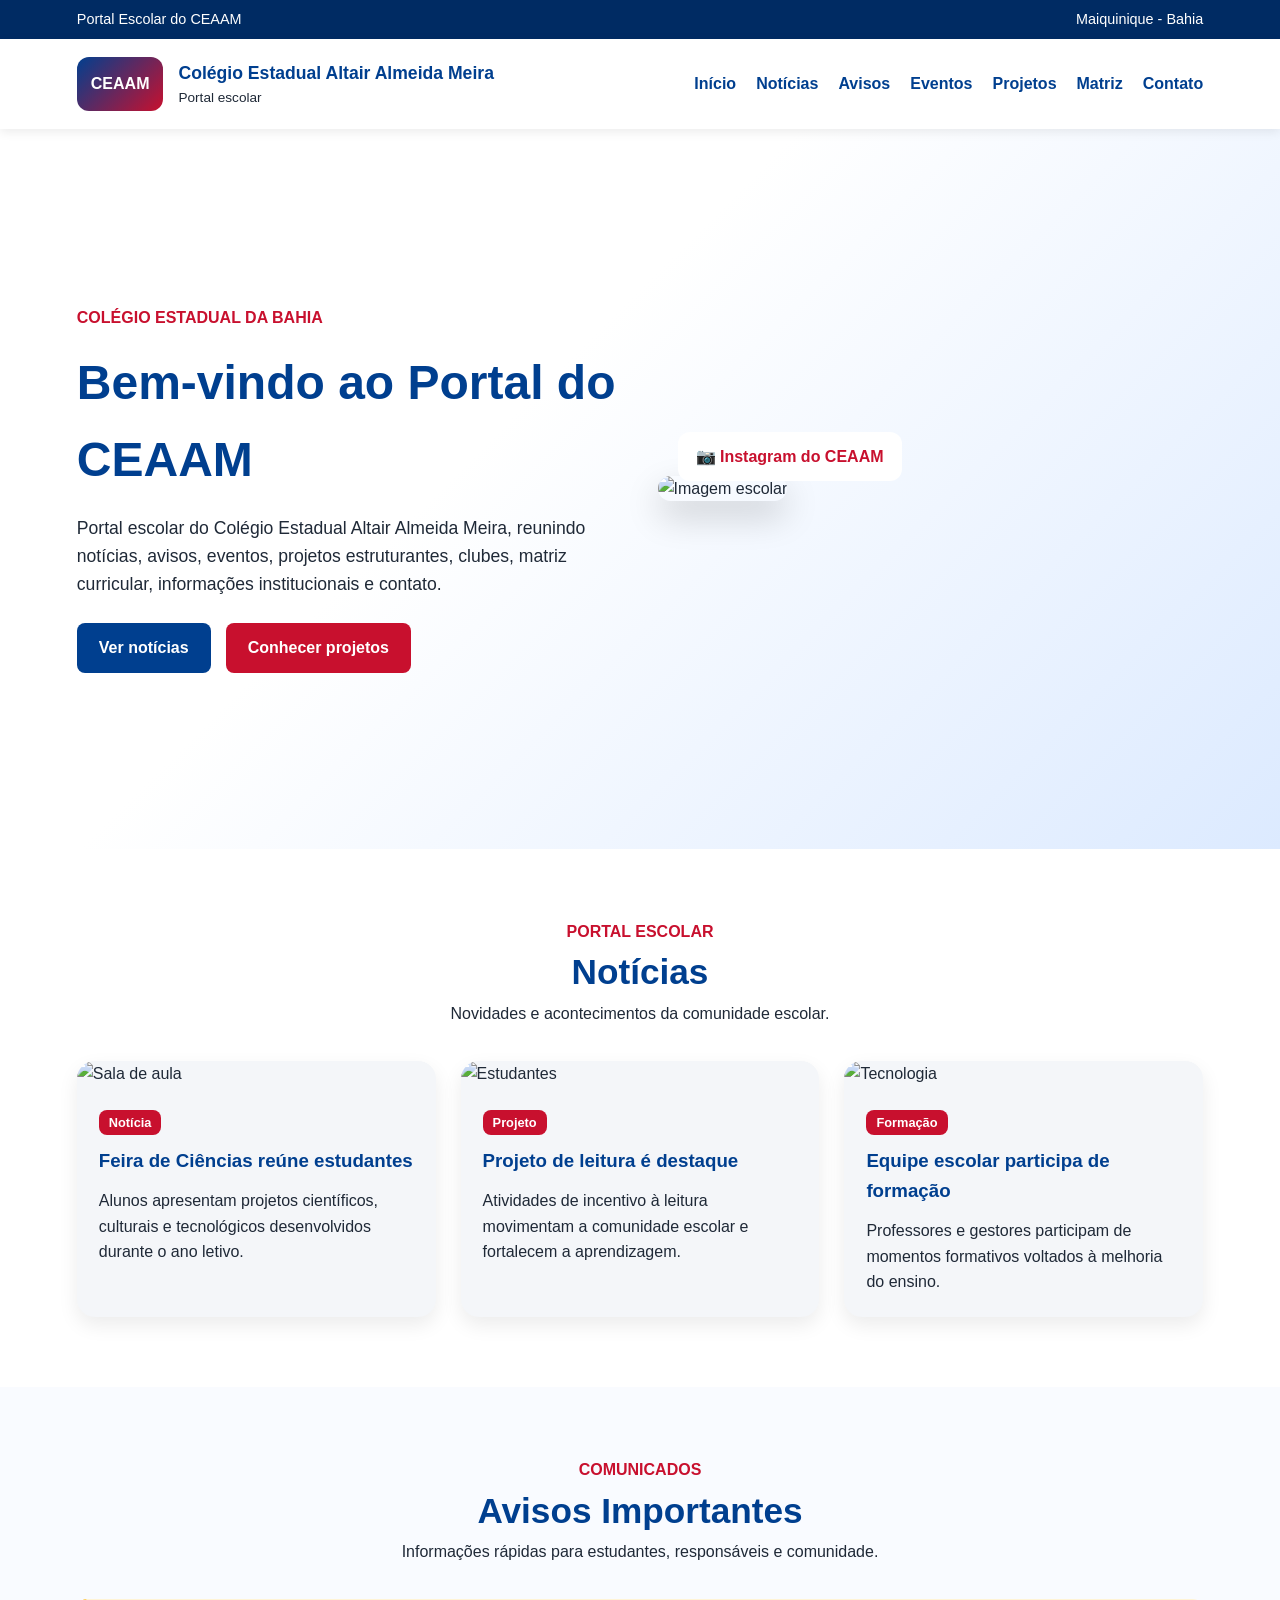
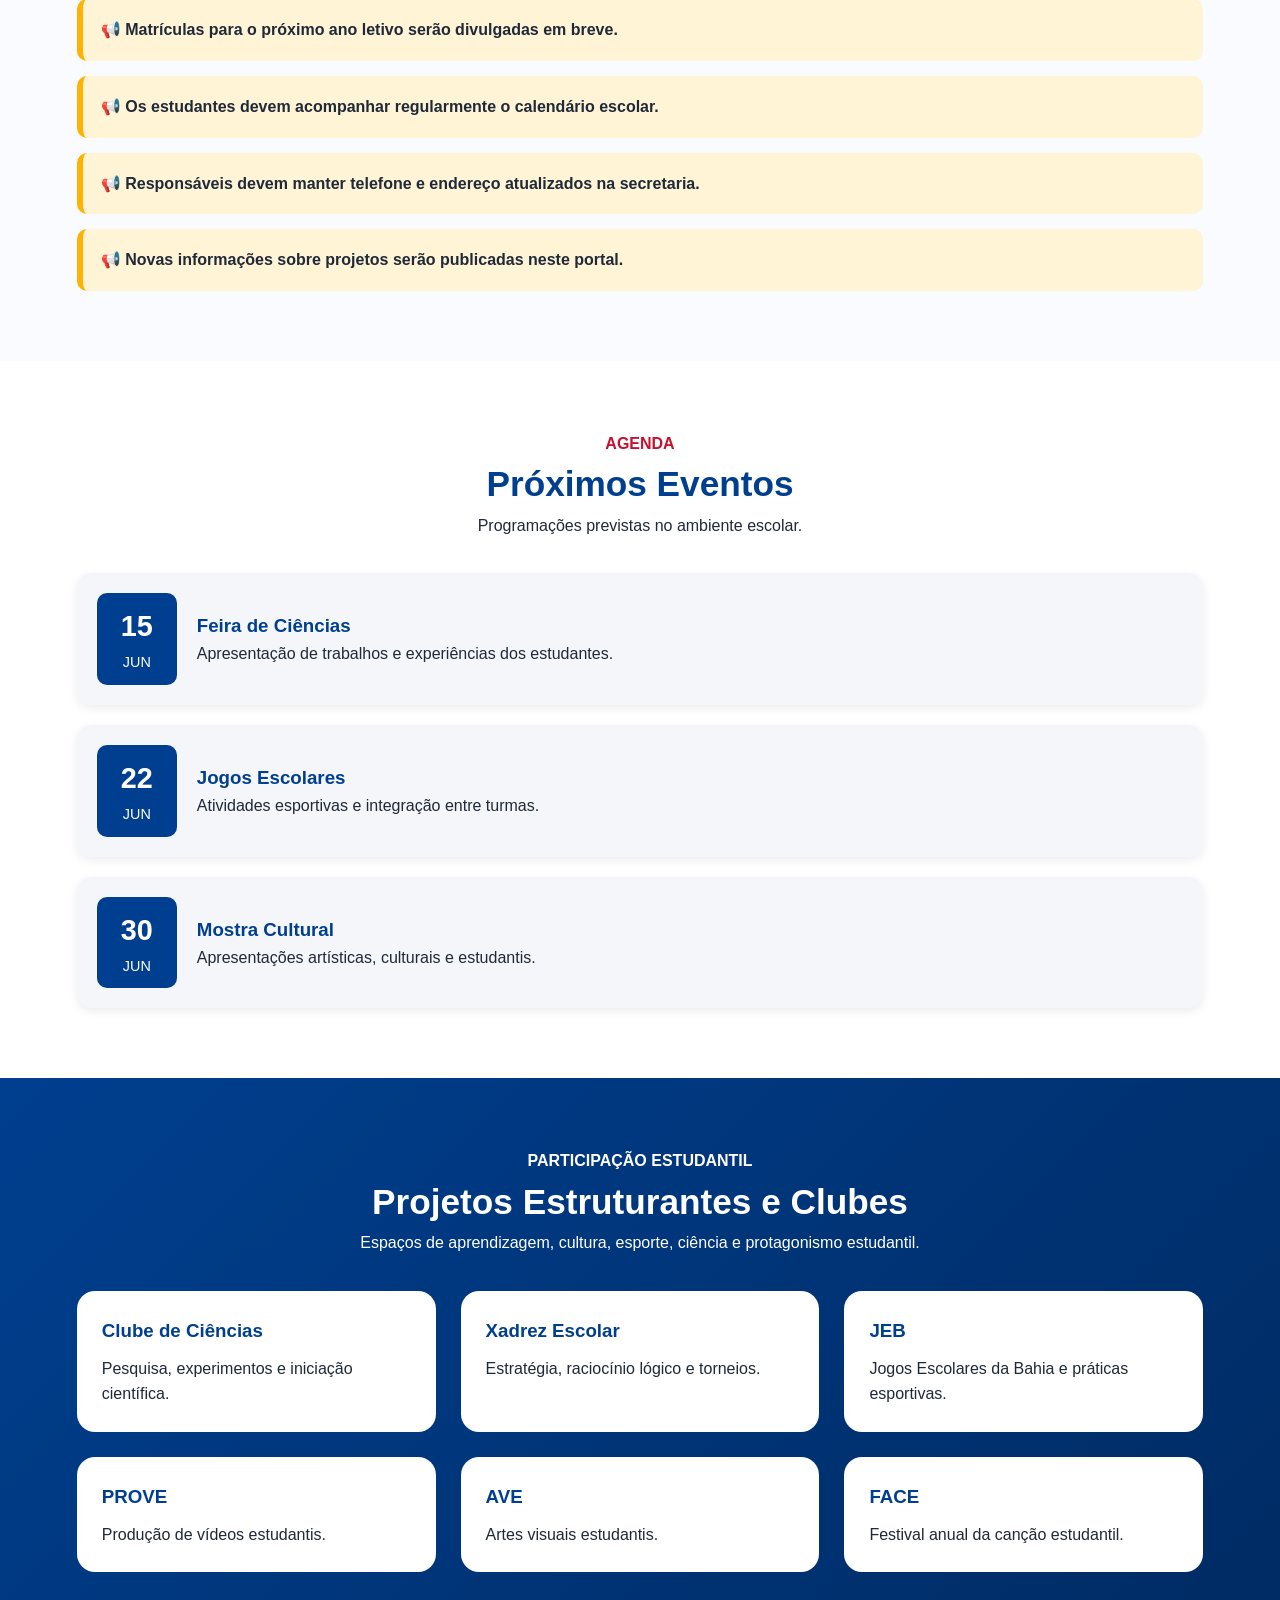
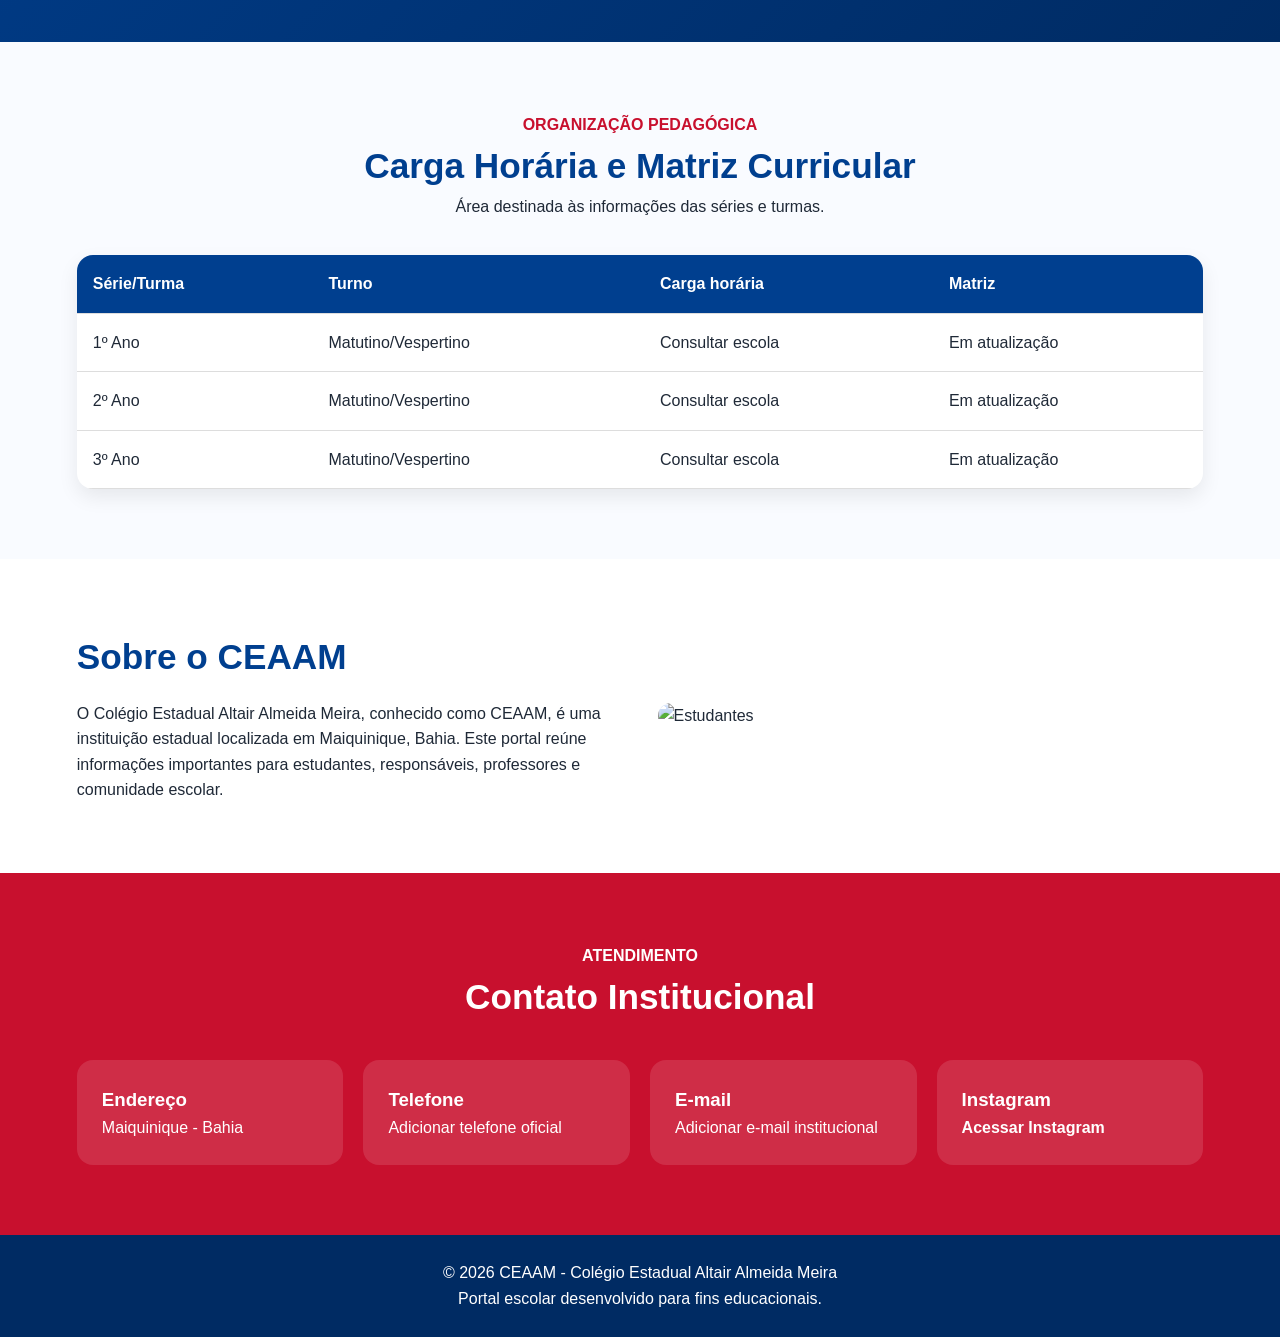
==== index.html @ 19009784 "Add files via upload" ====
<!DOCTYPE html>
<html lang="pt-BR">
<head>
  <meta charset="UTF-8">
  <meta name="viewport" content="width=device-width, initial-scale=1.0">
  <title>CEAAM | Colégio Estadual Altair Almeida Meira</title>
  <link rel="stylesheet" href="principal.css">
</head>
<body>

<header>
  <div class="barra-topo">
    <span>Portal Escolar do CEAAM</span>
    <span>Maiquinique - Bahia</span>
  </div>

  <nav class="menu">
    <div class="logo">
      <div class="marca">CEAAM</div>
      <div>
        <h1>Colégio Estadual Altair Almeida Meira</h1>
        <p>Portal escolar</p>
      </div>
    </div>

    <button class="btn-menu" id="btnMenu">☰</button>

    <ul class="links" id="menuLinks">
      <li><a href="#inicio">Início</a></li>
      <li><a href="#noticias">Notícias</a></li>
      <li><a href="#avisos">Avisos</a></li>
      <li><a href="#eventos">Eventos</a></li>
      <li><a href="#projetos">Projetos</a></li>
      <li><a href="#matriz">Matriz</a></li>
      <li><a href="#contato">Contato</a></li>
    </ul>
  </nav>
</header>

<main>

  <section class="hero" id="inicio">
    <div class="hero-texto">
      <span class="etiqueta">Colégio Estadual da Bahia</span>
      <h2>Bem-vindo ao Portal do CEAAM</h2>
      <p>
        Portal escolar do Colégio Estadual Altair Almeida Meira, reunindo notícias,
        avisos, eventos, projetos estruturantes, clubes, matriz curricular,
        informações institucionais e contato.
      </p>

      <div class="botoes">
        <a href="#noticias" class="btn azul">Ver notícias</a>
        <a href="#projetos" class="btn vermelho">Conhecer projetos</a>
      </div>
    </div>

    <div class="hero-imagem">
      <img src="https://images.unsplash.com/photo-1580582932707-520aed937b7b?auto=format&fit=crop&w=900&q=80" alt="Imagem escolar">
      <a class="instagram" href="https://www.instagram.com/" target="_blank">📷 Instagram do CEAAM</a>
    </div>
  </section>

  <section class="noticias" id="noticias">
    <div class="titulo">
      <span>Portal Escolar</span>
      <h2>Notícias</h2>
      <p>Novidades e acontecimentos da comunidade escolar.</p>
    </div>

    <div class="cards-noticias">
      <article class="card-noticia">
        <img src="https://images.unsplash.com/photo-1509062522246-3755977927d7?auto=format&fit=crop&w=800&q=80" alt="Sala de aula">
        <div>
          <span class="categoria">Notícia</span>
          <h3>Feira de Ciências reúne estudantes</h3>
          <p>Alunos apresentam projetos científicos, culturais e tecnológicos desenvolvidos durante o ano letivo.</p>
        </div>
      </article>

      <article class="card-noticia">
        <img src="https://images.unsplash.com/photo-1522202176988-66273c2fd55f?auto=format&fit=crop&w=800&q=80" alt="Estudantes">
        <div>
          <span class="categoria">Projeto</span>
          <h3>Projeto de leitura é destaque</h3>
          <p>Atividades de incentivo à leitura movimentam a comunidade escolar e fortalecem a aprendizagem.</p>
        </div>
      </article>

      <article class="card-noticia">
        <img src="https://images.unsplash.com/photo-1516321318423-f06f85e504b3?auto=format&fit=crop&w=800&q=80" alt="Tecnologia">
        <div>
          <span class="categoria">Formação</span>
          <h3>Equipe escolar participa de formação</h3>
          <p>Professores e gestores participam de momentos formativos voltados à melhoria do ensino.</p>
        </div>
      </article>
    </div>
  </section>

  <section class="avisos" id="avisos">
    <div class="titulo">
      <span>Comunicados</span>
      <h2>Avisos Importantes</h2>
      <p>Informações rápidas para estudantes, responsáveis e comunidade.</p>
    </div>

    <div class="lista-avisos">
      <div class="aviso">📢 Matrículas para o próximo ano letivo serão divulgadas em breve.</div>
      <div class="aviso">📢 Os estudantes devem acompanhar regularmente o calendário escolar.</div>
      <div class="aviso">📢 Responsáveis devem manter telefone e endereço atualizados na secretaria.</div>
      <div class="aviso">📢 Novas informações sobre projetos serão publicadas neste portal.</div>
    </div>
  </section>

  <section class="eventos" id="eventos">
    <div class="titulo">
      <span>Agenda</span>
      <h2>Próximos Eventos</h2>
      <p>Programações previstas no ambiente escolar.</p>
    </div>

    <div class="lista-eventos">
      <div class="evento">
        <div class="data-evento">
          <strong>15</strong>
          <span>JUN</span>
        </div>
        <div>
          <h3>Feira de Ciências</h3>
          <p>Apresentação de trabalhos e experiências dos estudantes.</p>
        </div>
      </div>

      <div class="evento">
        <div class="data-evento">
          <strong>22</strong>
          <span>JUN</span>
        </div>
        <div>
          <h3>Jogos Escolares</h3>
          <p>Atividades esportivas e integração entre turmas.</p>
        </div>
      </div>

      <div class="evento">
        <div class="data-evento">
          <strong>30</strong>
          <span>JUN</span>
        </div>
        <div>
          <h3>Mostra Cultural</h3>
          <p>Apresentações artísticas, culturais e estudantis.</p>
        </div>
      </div>
    </div>
  </section>

  <section class="projetos" id="projetos">
    <div class="titulo claro">
      <span>Participação Estudantil</span>
      <h2>Projetos Estruturantes e Clubes</h2>
      <p>Espaços de aprendizagem, cultura, esporte, ciência e protagonismo estudantil.</p>
    </div>

    <div class="grade-projetos">
      <a href="#" class="projeto">
        <h3>Clube de Ciências</h3>
        <p>Pesquisa, experimentos e iniciação científica.</p>
      </a>

      <a href="#" class="projeto">
        <h3>Xadrez Escolar</h3>
        <p>Estratégia, raciocínio lógico e torneios.</p>
      </a>

      <a href="#" class="projeto">
        <h3>JEB</h3>
        <p>Jogos Escolares da Bahia e práticas esportivas.</p>
      </a>

      <a href="#" class="projeto">
        <h3>PROVE</h3>
        <p>Produção de vídeos estudantis.</p>
      </a>

      <a href="#" class="projeto">
        <h3>AVE</h3>
        <p>Artes visuais estudantis.</p>
      </a>

      <a href="#" class="projeto">
        <h3>FACE</h3>
        <p>Festival anual da canção estudantil.</p>
      </a>
    </div>
  </section>

  <section class="matriz" id="matriz">
    <div class="titulo">
      <span>Organização Pedagógica</span>
      <h2>Carga Horária e Matriz Curricular</h2>
      <p>Área destinada às informações das séries e turmas.</p>
    </div>

    <div class="tabela-container">
      <table>
        <thead>
          <tr>
            <th>Série/Turma</th>
            <th>Turno</th>
            <th>Carga horária</th>
            <th>Matriz</th>
          </tr>
        </thead>
        <tbody>
          <tr>
            <td>1º Ano</td>
            <td>Matutino/Vespertino</td>
            <td>Consultar escola</td>
            <td>Em atualização</td>
          </tr>
          <tr>
            <td>2º Ano</td>
            <td>Matutino/Vespertino</td>
            <td>Consultar escola</td>
            <td>Em atualização</td>
          </tr>
          <tr>
            <td>3º Ano</td>
            <td>Matutino/Vespertino</td>
            <td>Consultar escola</td>
            <td>Em atualização</td>
          </tr>
        </tbody>
      </table>
    </div>
  </section>

  <section class="sobre">
    <div>
      <h2>Sobre o CEAAM</h2>
      <p>
        O Colégio Estadual Altair Almeida Meira, conhecido como CEAAM,
        é uma instituição estadual localizada em Maiquinique, Bahia.
        Este portal reúne informações importantes para estudantes,
        responsáveis, professores e comunidade escolar.
      </p>
    </div>

    <img src="https://images.unsplash.com/photo-1523580846011-d3a5bc25702b?auto=format&fit=crop&w=900&q=80" alt="Estudantes">
  </section>

  <section class="contato" id="contato">
    <div class="titulo claro">
      <span>Atendimento</span>
      <h2>Contato Institucional</h2>
    </div>

    <div class="contato-grid">
      <div>
        <h3>Endereço</h3>
        <p>Maiquinique - Bahia</p>
      </div>

      <div>
        <h3>Telefone</h3>
        <p>Adicionar telefone oficial</p>
      </div>

      <div>
        <h3>E-mail</h3>
        <p>Adicionar e-mail institucional</p>
      </div>

      <div>
        <h3>Instagram</h3>
        <p><a href="https://www.instagram.com/" target="_blank">Acessar Instagram</a></p>
      </div>
    </div>
  </section>

</main>

<footer>
  <p>© 2026 CEAAM - Colégio Estadual Altair Almeida Meira</p>
  <p>Portal escolar desenvolvido para fins educacionais.</p>
</footer>

<script src="principal.js"></script>
</body>
</html>
---- principal.css ----
:root {
  --azul: #003f8f;
  --azul-escuro: #002b63;
  --vermelho: #c8102e;
  --branco: #ffffff;
  --cinza: #f4f6f9;
  --texto: #1f2937;
  --amarelo-aviso: #fff4d6;
  --borda-aviso: #ffb300;
}

* {
  margin: 0;
  padding: 0;
  box-sizing: border-box;
}

html {
  scroll-behavior: smooth;
}

body {
  font-family: Arial, Helvetica, sans-serif;
  background: var(--cinza);
  color: var(--texto);
  line-height: 1.6;
}

a {
  text-decoration: none;
}

.barra-topo {
  background: var(--azul-escuro);
  color: white;
  padding: 8px 6%;
  display: flex;
  justify-content: space-between;
  font-size: 0.9rem;
}

.menu {
  background: white;
  padding: 18px 6%;
  display: flex;
  align-items: center;
  justify-content: space-between;
  position: sticky;
  top: 0;
  z-index: 10;
  box-shadow: 0 3px 10px rgba(0,0,0,0.08);
}

.logo {
  display: flex;
  align-items: center;
  gap: 15px;
}

.marca {
  background: linear-gradient(135deg, var(--azul), var(--vermelho));
  color: white;
  font-weight: bold;
  padding: 14px;
  border-radius: 12px;
}

.logo h1 {
  color: var(--azul);
  font-size: 1.1rem;
}

.logo p {
  font-size: 0.85rem;
}

.links {
  display: flex;
  list-style: none;
  gap: 20px;
}

.links a {
  color: var(--azul);
  font-weight: bold;
}

.links a:hover {
  color: var(--vermelho);
}

.btn-menu {
  display: none;
  background: none;
  border: none;
  font-size: 1.8rem;
  cursor: pointer;
}

section {
  padding: 70px 6%;
}

.hero {
  min-height: 80vh;
  display: grid;
  grid-template-columns: 1fr 1fr;
  gap: 35px;
  align-items: center;
  background: linear-gradient(135deg, white 40%, #dceaff);
}

.etiqueta {
  color: var(--vermelho);
  font-weight: bold;
  text-transform: uppercase;
}

.hero h2 {
  font-size: 3rem;
  color: var(--azul);
  margin: 15px 0;
}

.hero p {
  font-size: 1.1rem;
  max-width: 650px;
}

.botoes {
  display: flex;
  gap: 15px;
  margin-top: 25px;
}

.btn {
  padding: 12px 22px;
  border-radius: 8px;
  color: white;
  font-weight: bold;
}

.btn.azul {
  background: var(--azul);
}

.btn.vermelho {
  background: var(--vermelho);
}

.hero-imagem {
  position: relative;
}

.hero-imagem img {
  width: 100%;
  border-radius: 22px;
  box-shadow: 0 15px 35px rgba(0,0,0,0.18);
}

.instagram {
  position: absolute;
  left: 20px;
  bottom: 20px;
  background: white;
  color: var(--vermelho);
  padding: 12px 18px;
  border-radius: 12px;
  font-weight: bold;
}

.titulo {
  text-align: center;
  margin-bottom: 35px;
}

.titulo span {
  color: var(--vermelho);
  font-weight: bold;
  text-transform: uppercase;
}

.titulo h2 {
  color: var(--azul);
  font-size: 2.2rem;
}

.claro span,
.claro h2,
.claro p {
  color: white;
}

.noticias {
  background: white;
}

.cards-noticias {
  display: grid;
  grid-template-columns: repeat(3, 1fr);
  gap: 25px;
}

.card-noticia {
  background: var(--cinza);
  border-radius: 18px;
  overflow: hidden;
  box-shadow: 0 8px 20px rgba(0,0,0,0.08);
}

.card-noticia img {
  width: 100%;
  height: 220px;
  object-fit: cover;
}

.card-noticia div {
  padding: 22px;
}

.categoria {
  background: var(--vermelho);
  color: white;
  padding: 5px 10px;
  border-radius: 8px;
  font-size: 0.8rem;
  font-weight: bold;
}

.card-noticia h3 {
  color: var(--azul);
  margin: 12px 0;
}

.avisos {
  background: #f9fbff;
}

.lista-avisos {
  display: flex;
  flex-direction: column;
  gap: 15px;
}

.aviso {
  background: var(--amarelo-aviso);
  border-left: 6px solid var(--borda-aviso);
  padding: 18px;
  border-radius: 10px;
  font-weight: 600;
}

.eventos {
  background: white;
}

.lista-eventos {
  display: flex;
  flex-direction: column;
  gap: 20px;
}

.evento {
  display: flex;
  align-items: center;
  gap: 20px;
  background: var(--cinza);
  padding: 20px;
  border-radius: 14px;
  box-shadow: 0 3px 10px rgba(0,0,0,0.08);
}

.data-evento {
  min-width: 80px;
  text-align: center;
  background: var(--azul);
  color: white;
  padding: 10px;
  border-radius: 10px;
}

.data-evento strong {
  display: block;
  font-size: 1.8rem;
}

.data-evento span {
  font-size: 0.9rem;
}

.evento h3 {
  color: var(--azul);
}

.projetos {
  background: linear-gradient(135deg, var(--azul), var(--azul-escuro));
}

.grade-projetos {
  display: grid;
  grid-template-columns: repeat(3, 1fr);
  gap: 25px;
}

.projeto {
  background: white;
  padding: 25px;
  border-radius: 18px;
  color: var(--texto);
  transition: 0.3s;
}

.projeto:hover {
  transform: translateY(-8px);
  background: var(--vermelho);
  color: white;
}

.projeto h3 {
  color: var(--azul);
  margin-bottom: 10px;
}

.projeto:hover h3 {
  color: white;
}

.matriz {
  background: #f9fbff;
}

.tabela-container {
  overflow-x: auto;
  background: white;
  border-radius: 16px;
  box-shadow: 0 8px 20px rgba(0,0,0,0.08);
}

table {
  width: 100%;
  border-collapse: collapse;
}

th {
  background: var(--azul);
  color: white;
}

th,
td {
  padding: 16px;
  text-align: left;
  border-bottom: 1px solid #ddd;
}

.sobre {
  background: white;
  display: grid;
  grid-template-columns: 1fr 1fr;
  gap: 35px;
  align-items: center;
}

.sobre h2 {
  color: var(--azul);
  font-size: 2.2rem;
  margin-bottom: 15px;
}

.sobre img {
  width: 100%;
  border-radius: 20px;
}

.contato {
  background: var(--vermelho);
  color: white;
}

.contato-grid {
  display: grid;
  grid-template-columns: repeat(4, 1fr);
  gap: 20px;
}

.contato-grid div {
  background: rgba(255,255,255,0.12);
  padding: 25px;
  border-radius: 16px;
}

.contato a {
  color: white;
  font-weight: bold;
}

footer {
  background: var(--azul-escuro);
  color: white;
  text-align: center;
  padding: 25px;
}

@media (max-width: 900px) {
  .barra-topo {
    flex-direction: column;
    gap: 4px;
    text-align: center;
  }

  .hero,
  .sobre {
    grid-template-columns: 1fr;
  }

  .cards-noticias,
  .grade-projetos,
  .contato-grid {
    grid-template-columns: 1fr;
  }

  .hero h2 {
    font-size: 2.2rem;
  }

  .btn-menu {
    display: block;
  }

  .links {
    display: none;
    position: absolute;
    top: 88px;
    right: 6%;
    background: white;
    flex-direction: column;
    width: 230px;
    padding: 20px;
    border-radius: 12px;
    box-shadow: 0 10px 25px rgba(0,0,0,0.18);
  }

  .links.ativo {
    display: flex;
  }

  .evento {
    align-items: flex-start;
  }
}
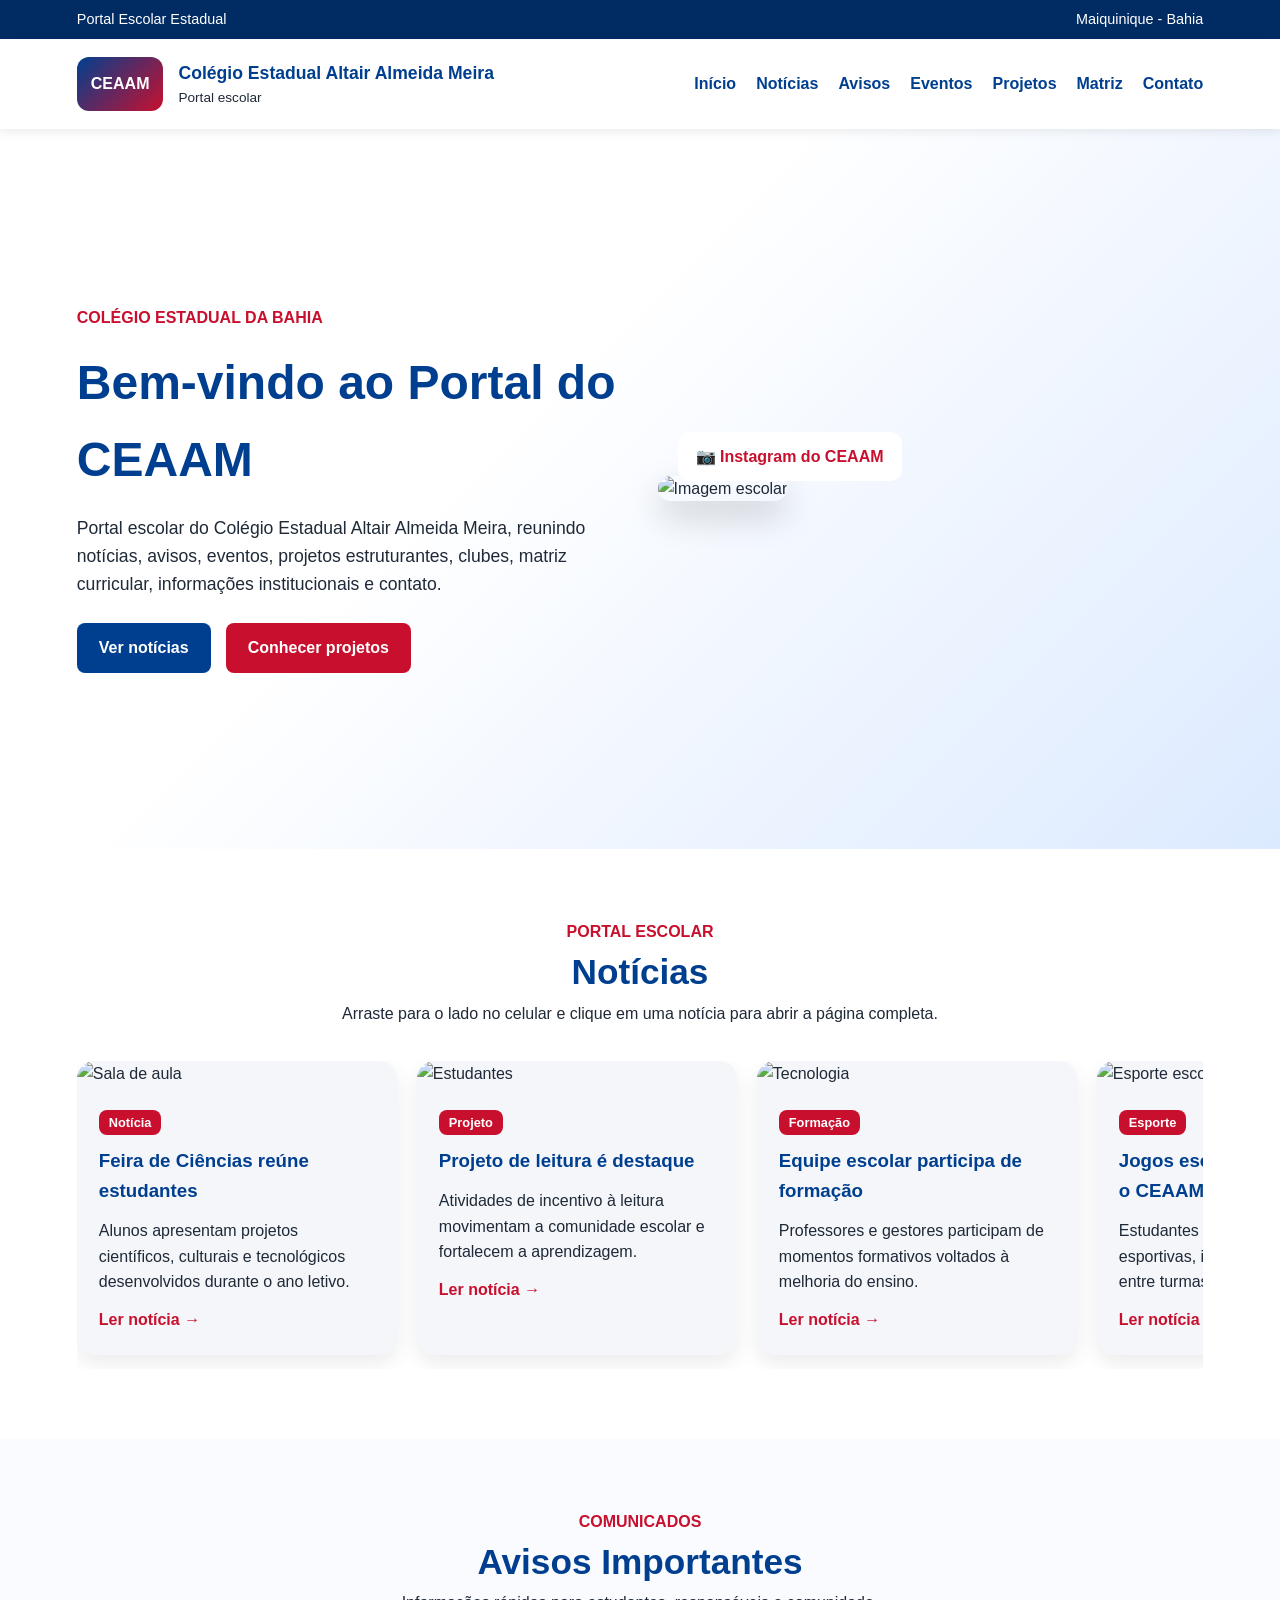
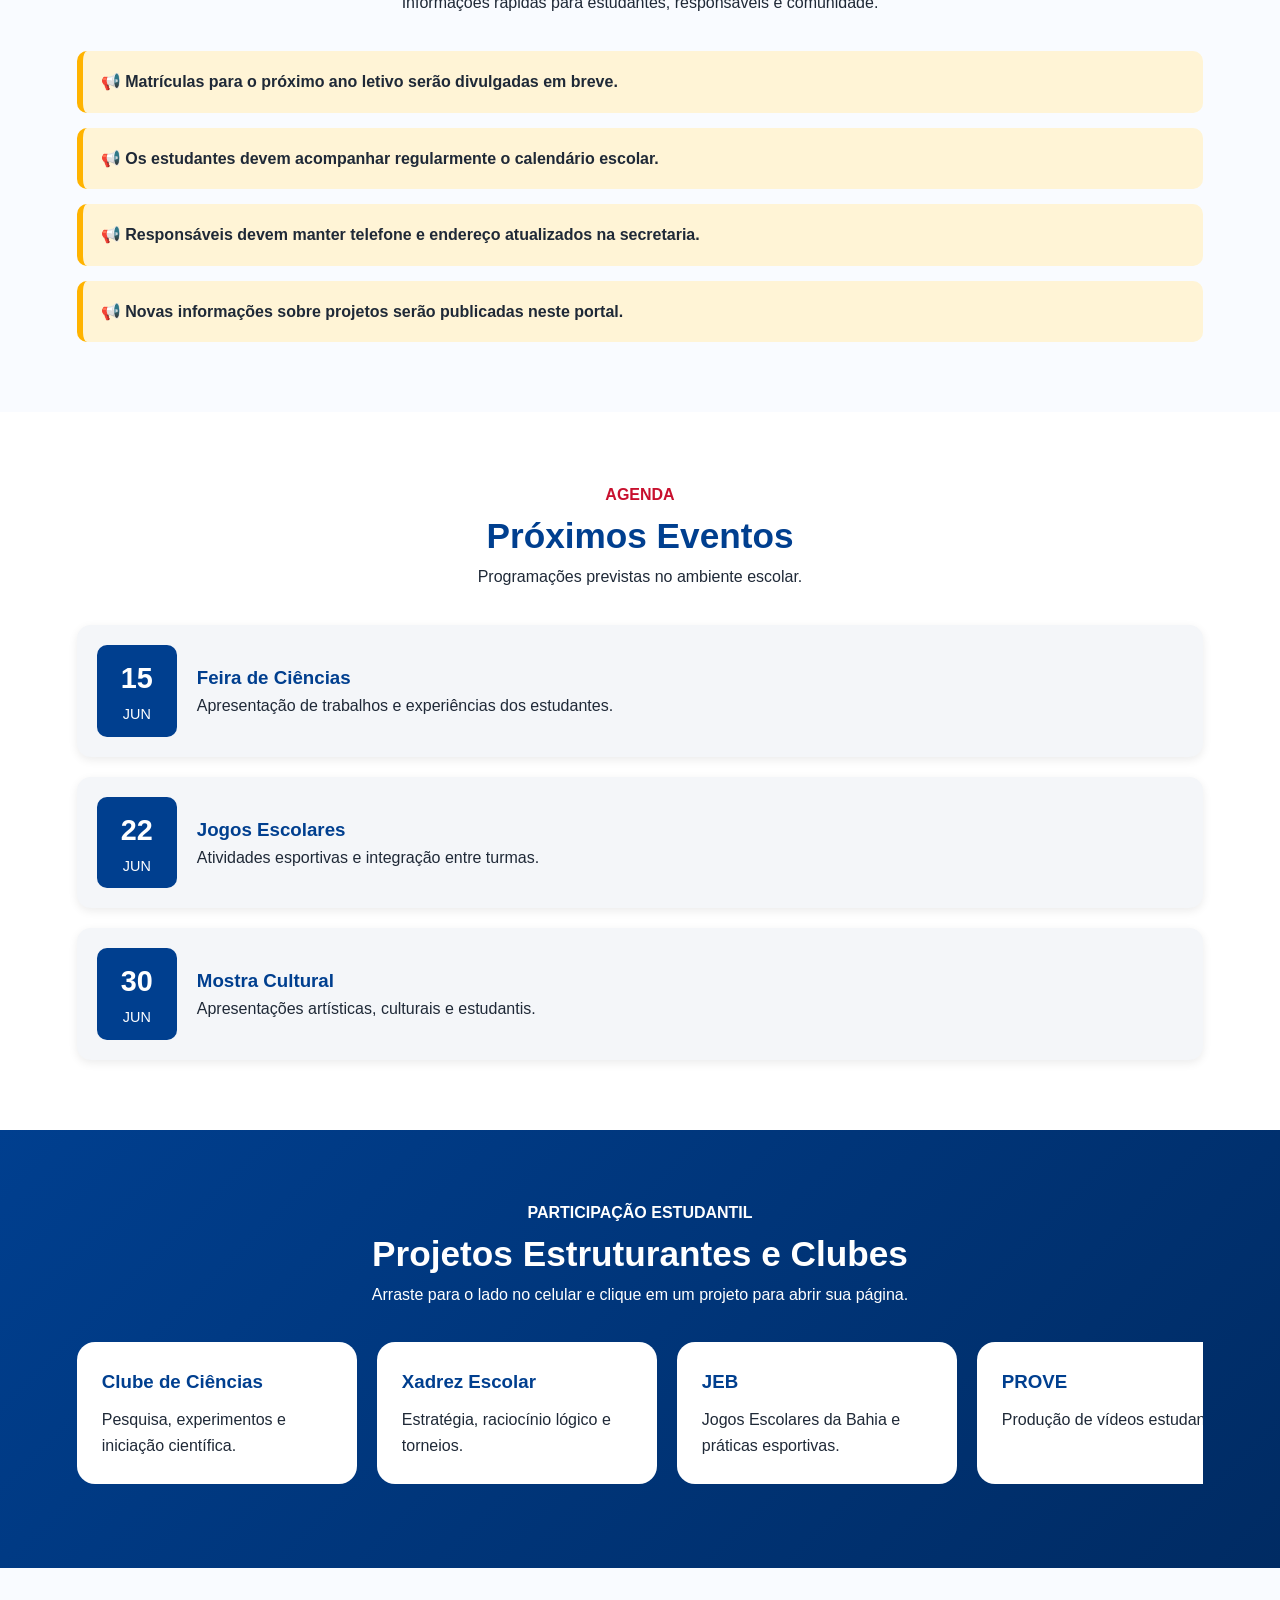
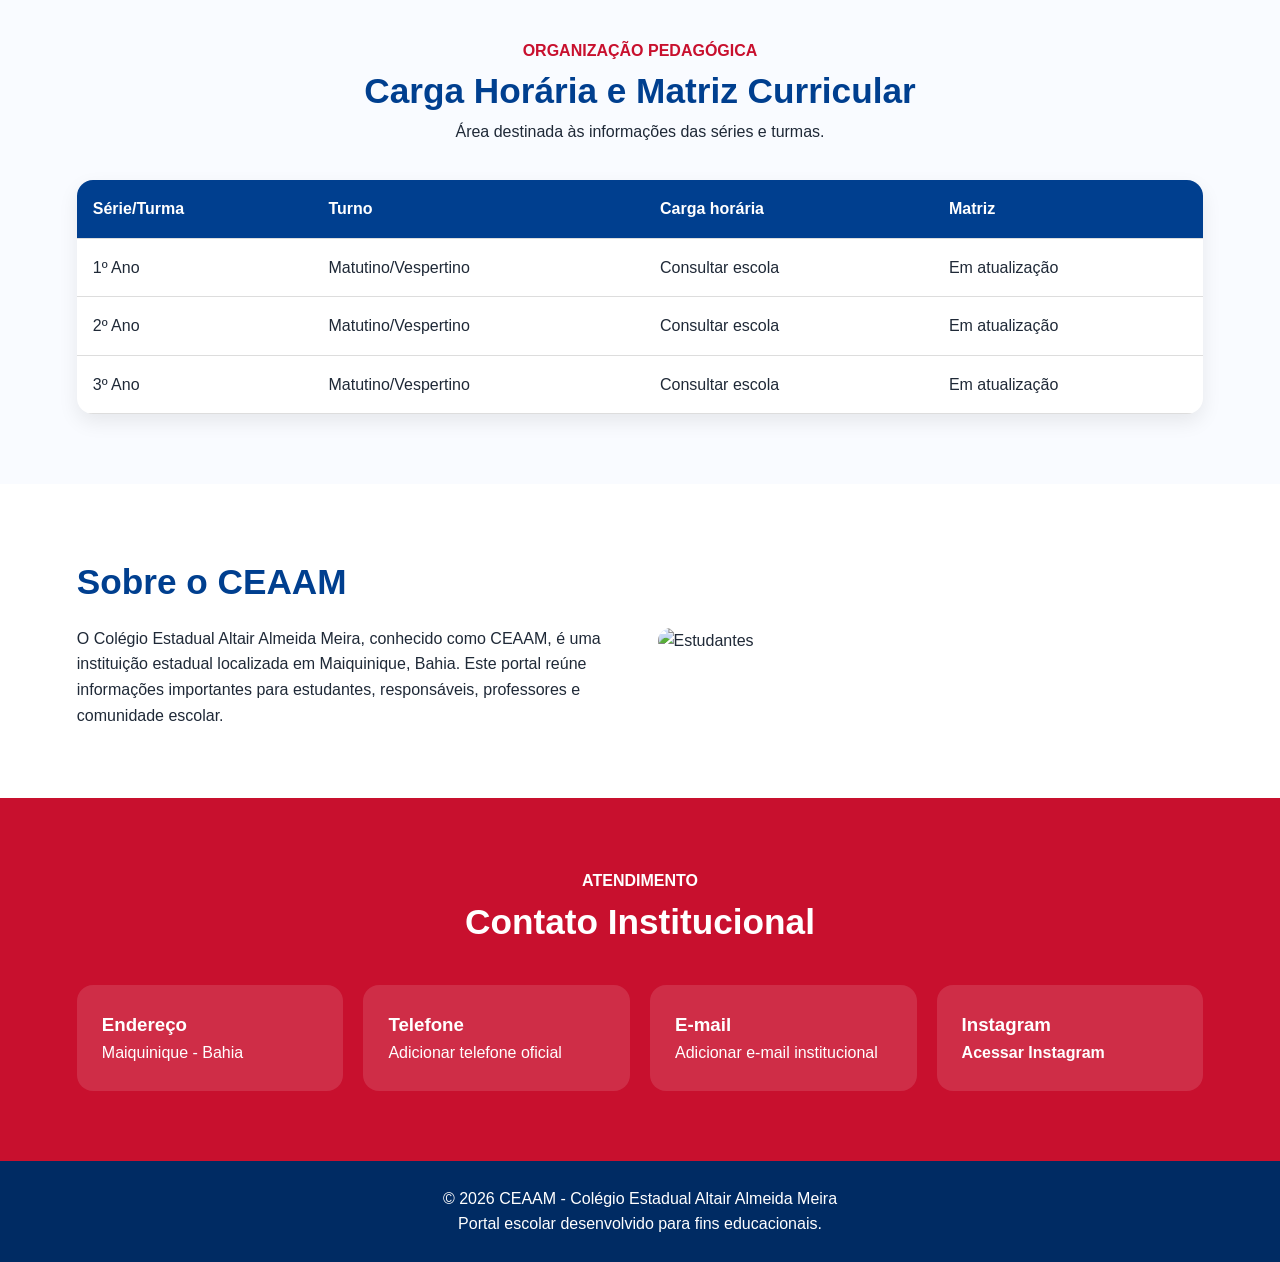
==== commit dd76f62d: "Add files via upload" ====
--- a/index.html
+++ b/index.html
@@ -10,7 +10,7 @@
 
 <header>
   <div class="barra-topo">
-    <span>Portal Escolar do CEAAM</span>
+    <span>Portal Escolar Estadual</span>
     <span>Maiquinique - Bahia</span>
   </div>
 
@@ -65,36 +65,49 @@
     <div class="titulo">
       <span>Portal Escolar</span>
       <h2>Notícias</h2>
-      <p>Novidades e acontecimentos da comunidade escolar.</p>
+      <p>Arraste para o lado no celular e clique em uma notícia para abrir a página completa.</p>
     </div>
 
     <div class="cards-noticias">
-      <article class="card-noticia">
+      <a href="noticia-feira-ciencias.html" class="card-noticia">
         <img src="https://images.unsplash.com/photo-1509062522246-3755977927d7?auto=format&fit=crop&w=800&q=80" alt="Sala de aula">
         <div>
           <span class="categoria">Notícia</span>
           <h3>Feira de Ciências reúne estudantes</h3>
           <p>Alunos apresentam projetos científicos, culturais e tecnológicos desenvolvidos durante o ano letivo.</p>
-        </div>
-      </article>
-
-      <article class="card-noticia">
+          <strong>Ler notícia →</strong>
+        </div>
+      </a>
+
+      <a href="noticia-projeto-leitura.html" class="card-noticia">
         <img src="https://images.unsplash.com/photo-1522202176988-66273c2fd55f?auto=format&fit=crop&w=800&q=80" alt="Estudantes">
         <div>
           <span class="categoria">Projeto</span>
           <h3>Projeto de leitura é destaque</h3>
           <p>Atividades de incentivo à leitura movimentam a comunidade escolar e fortalecem a aprendizagem.</p>
-        </div>
-      </article>
-
-      <article class="card-noticia">
+          <strong>Ler notícia →</strong>
+        </div>
+      </a>
+
+      <a href="noticia-formacao-equipe.html" class="card-noticia">
         <img src="https://images.unsplash.com/photo-1516321318423-f06f85e504b3?auto=format&fit=crop&w=800&q=80" alt="Tecnologia">
         <div>
           <span class="categoria">Formação</span>
           <h3>Equipe escolar participa de formação</h3>
           <p>Professores e gestores participam de momentos formativos voltados à melhoria do ensino.</p>
-        </div>
-      </article>
+          <strong>Ler notícia →</strong>
+        </div>
+      </a>
+
+      <a href="noticia-jogos-escolares.html" class="card-noticia">
+        <img src="https://images.unsplash.com/photo-1546519638-68e109498ffc?auto=format&fit=crop&w=800&q=80" alt="Esporte escolar">
+        <div>
+          <span class="categoria">Esporte</span>
+          <h3>Jogos escolares movimentam o CEAAM</h3>
+          <p>Estudantes participam de atividades esportivas, integração e competições entre turmas.</p>
+          <strong>Ler notícia →</strong>
+        </div>
+      </a>
     </div>
   </section>
 
@@ -160,36 +173,36 @@
     <div class="titulo claro">
       <span>Participação Estudantil</span>
       <h2>Projetos Estruturantes e Clubes</h2>
-      <p>Espaços de aprendizagem, cultura, esporte, ciência e protagonismo estudantil.</p>
+      <p>Arraste para o lado no celular e clique em um projeto para abrir sua página.</p>
     </div>
 
     <div class="grade-projetos">
-      <a href="#" class="projeto">
+      <a href="clube-ciencias.html" class="projeto">
         <h3>Clube de Ciências</h3>
         <p>Pesquisa, experimentos e iniciação científica.</p>
       </a>
 
-      <a href="#" class="projeto">
+      <a href="xadrez.html" class="projeto">
         <h3>Xadrez Escolar</h3>
         <p>Estratégia, raciocínio lógico e torneios.</p>
       </a>
 
-      <a href="#" class="projeto">
+      <a href="jeb.html" class="projeto">
         <h3>JEB</h3>
         <p>Jogos Escolares da Bahia e práticas esportivas.</p>
       </a>
 
-      <a href="#" class="projeto">
+      <a href="prove.html" class="projeto">
         <h3>PROVE</h3>
         <p>Produção de vídeos estudantis.</p>
       </a>
 
-      <a href="#" class="projeto">
+      <a href="ave.html" class="projeto">
         <h3>AVE</h3>
         <p>Artes visuais estudantis.</p>
       </a>
 
-      <a href="#" class="projeto">
+      <a href="face.html" class="projeto">
         <h3>FACE</h3>
         <p>Festival anual da canção estudantil.</p>
       </a>
--- a/principal.css
+++ b/principal.css
@@ -196,16 +196,37 @@
 }
 
 .cards-noticias {
-  display: grid;
-  grid-template-columns: repeat(3, 1fr);
-  gap: 25px;
+  display: flex;
+  gap: 20px;
+  overflow-x: auto;
+  scroll-behavior: smooth;
+  padding-bottom: 14px;
+}
+
+.cards-noticias::-webkit-scrollbar {
+  height: 8px;
+}
+
+.cards-noticias::-webkit-scrollbar-thumb {
+  background: var(--azul);
+  border-radius: 20px;
 }
 
 .card-noticia {
+  min-width: 320px;
+  max-width: 320px;
+  flex-shrink: 0;
   background: var(--cinza);
   border-radius: 18px;
   overflow: hidden;
+  color: var(--texto);
   box-shadow: 0 8px 20px rgba(0,0,0,0.08);
+  transition: 0.3s;
+}
+
+.card-noticia:hover {
+  transform: translateY(-6px);
+  box-shadow: 0 12px 26px rgba(0,0,0,0.15);
 }
 
 .card-noticia img {
@@ -230,6 +251,12 @@
 .card-noticia h3 {
   color: var(--azul);
   margin: 12px 0;
+}
+
+.card-noticia strong {
+  display: inline-block;
+  margin-top: 12px;
+  color: var(--vermelho);
 }
 
 .avisos {
@@ -297,12 +324,26 @@
 }
 
 .grade-projetos {
-  display: grid;
-  grid-template-columns: repeat(3, 1fr);
-  gap: 25px;
+  display: flex;
+  gap: 20px;
+  overflow-x: auto;
+  scroll-behavior: smooth;
+  padding-bottom: 14px;
+}
+
+.grade-projetos::-webkit-scrollbar {
+  height: 8px;
+}
+
+.grade-projetos::-webkit-scrollbar-thumb {
+  background: white;
+  border-radius: 20px;
 }
 
 .projeto {
+  min-width: 280px;
+  max-width: 280px;
+  flex-shrink: 0;
   background: white;
   padding: 25px;
   border-radius: 18px;
@@ -413,8 +454,6 @@
     grid-template-columns: 1fr;
   }
 
-  .cards-noticias,
-  .grade-projetos,
   .contato-grid {
     grid-template-columns: 1fr;
   }
@@ -447,4 +486,14 @@
   .evento {
     align-items: flex-start;
   }
+
+  .card-noticia {
+    min-width: 85%;
+    max-width: 85%;
+  }
+
+  .projeto {
+    min-width: 75%;
+    max-width: 75%;
+  }
 }
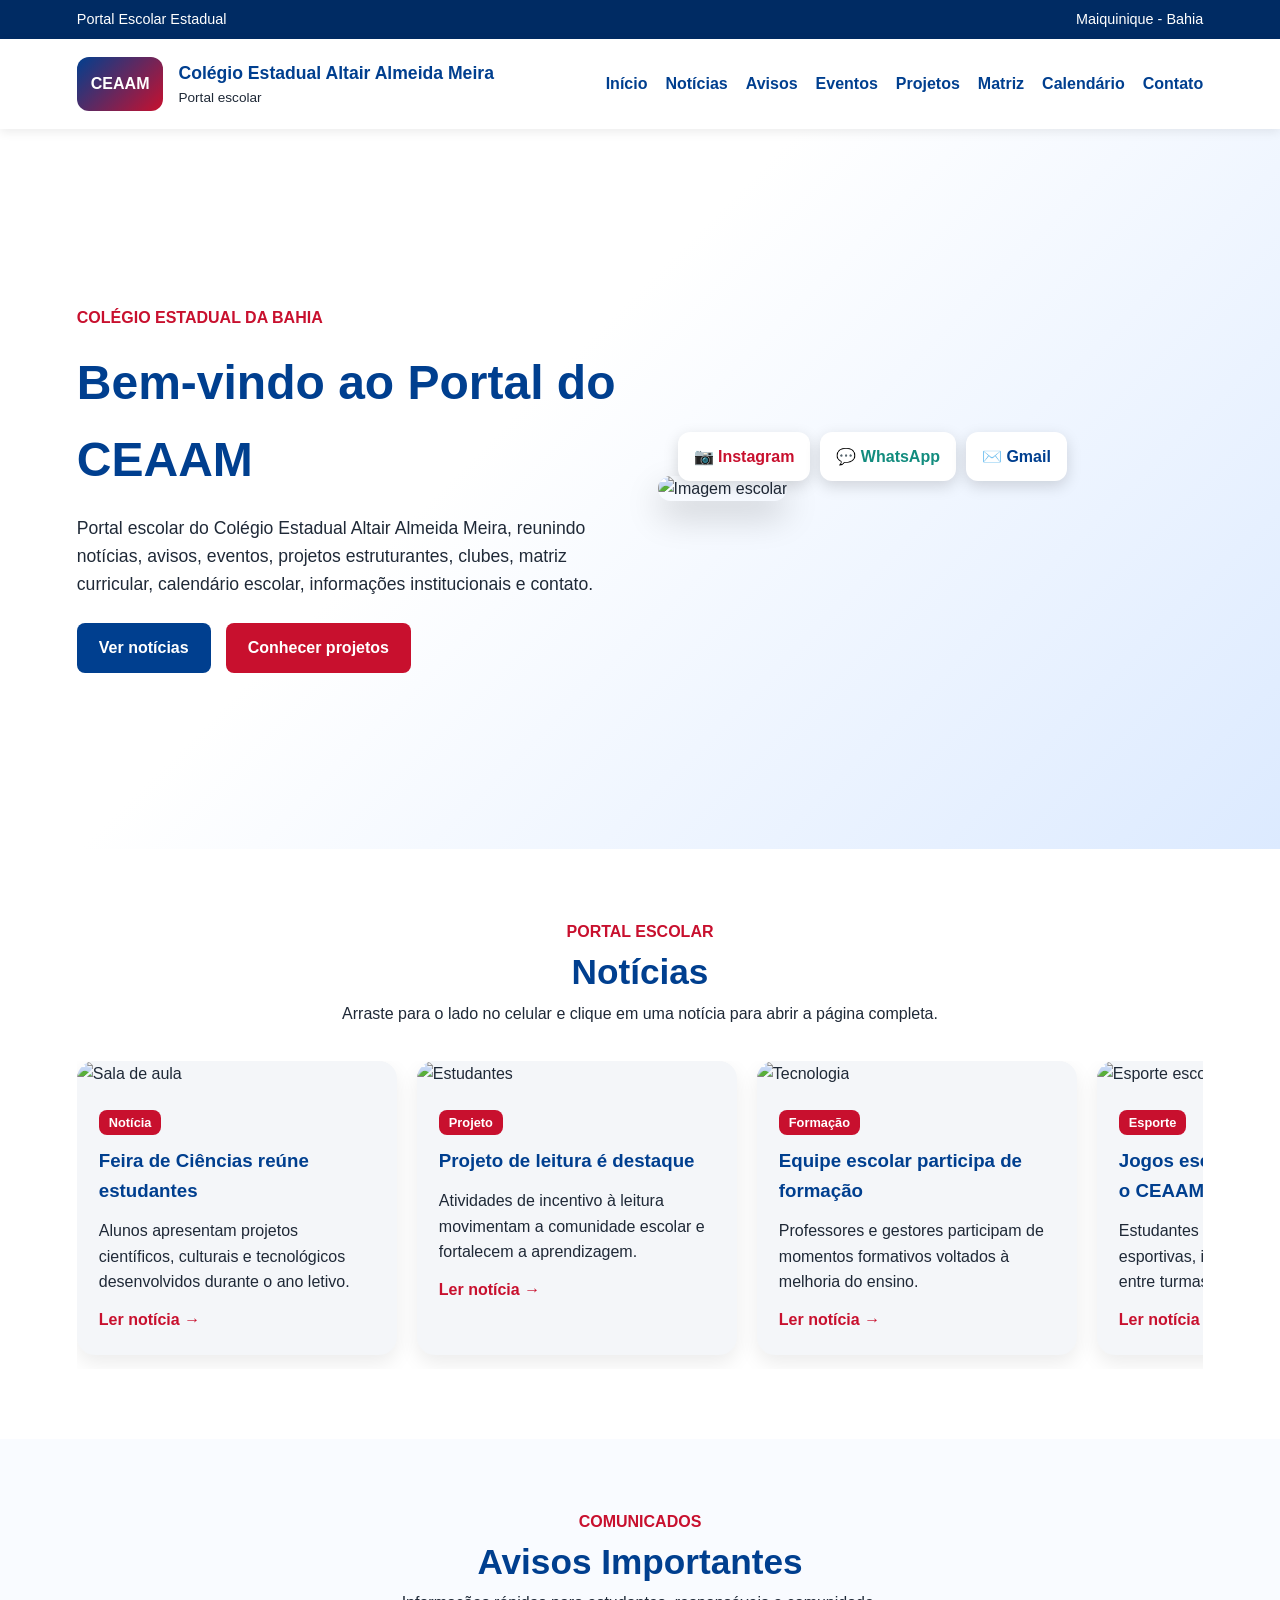
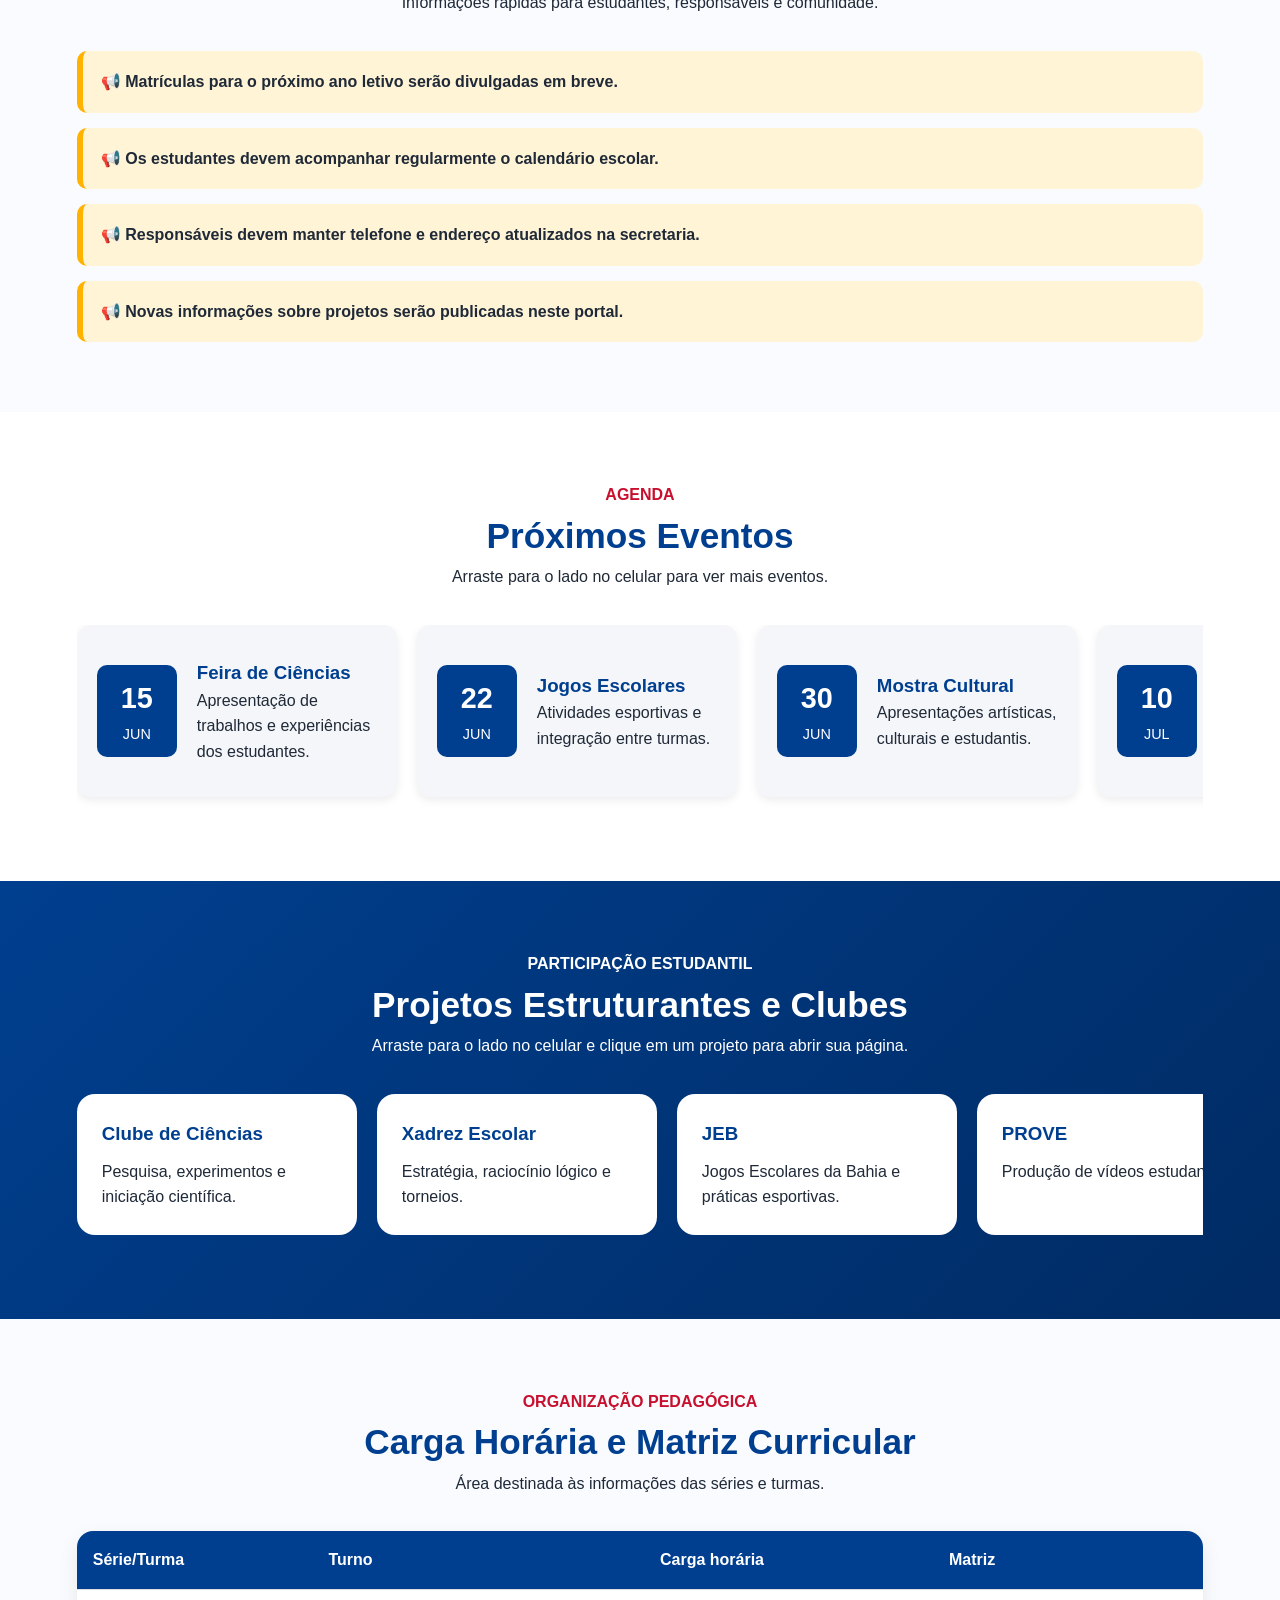
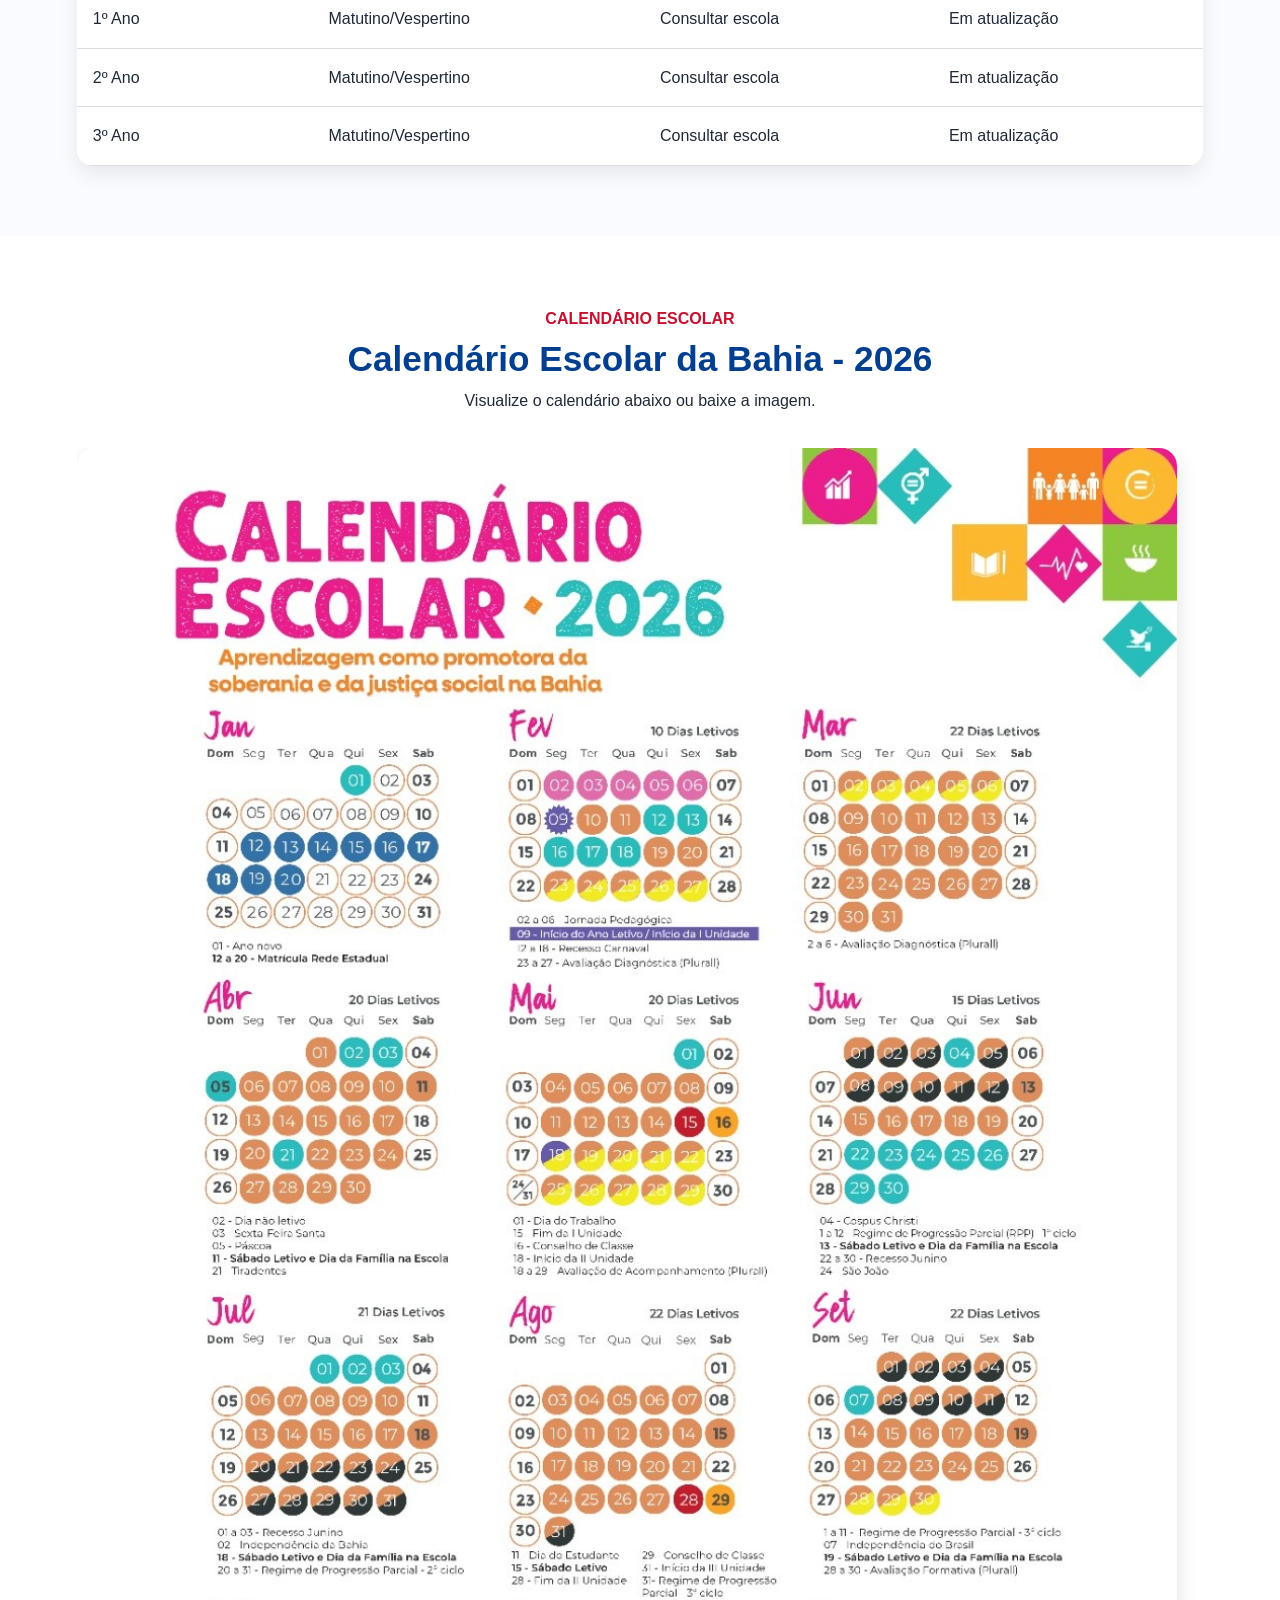
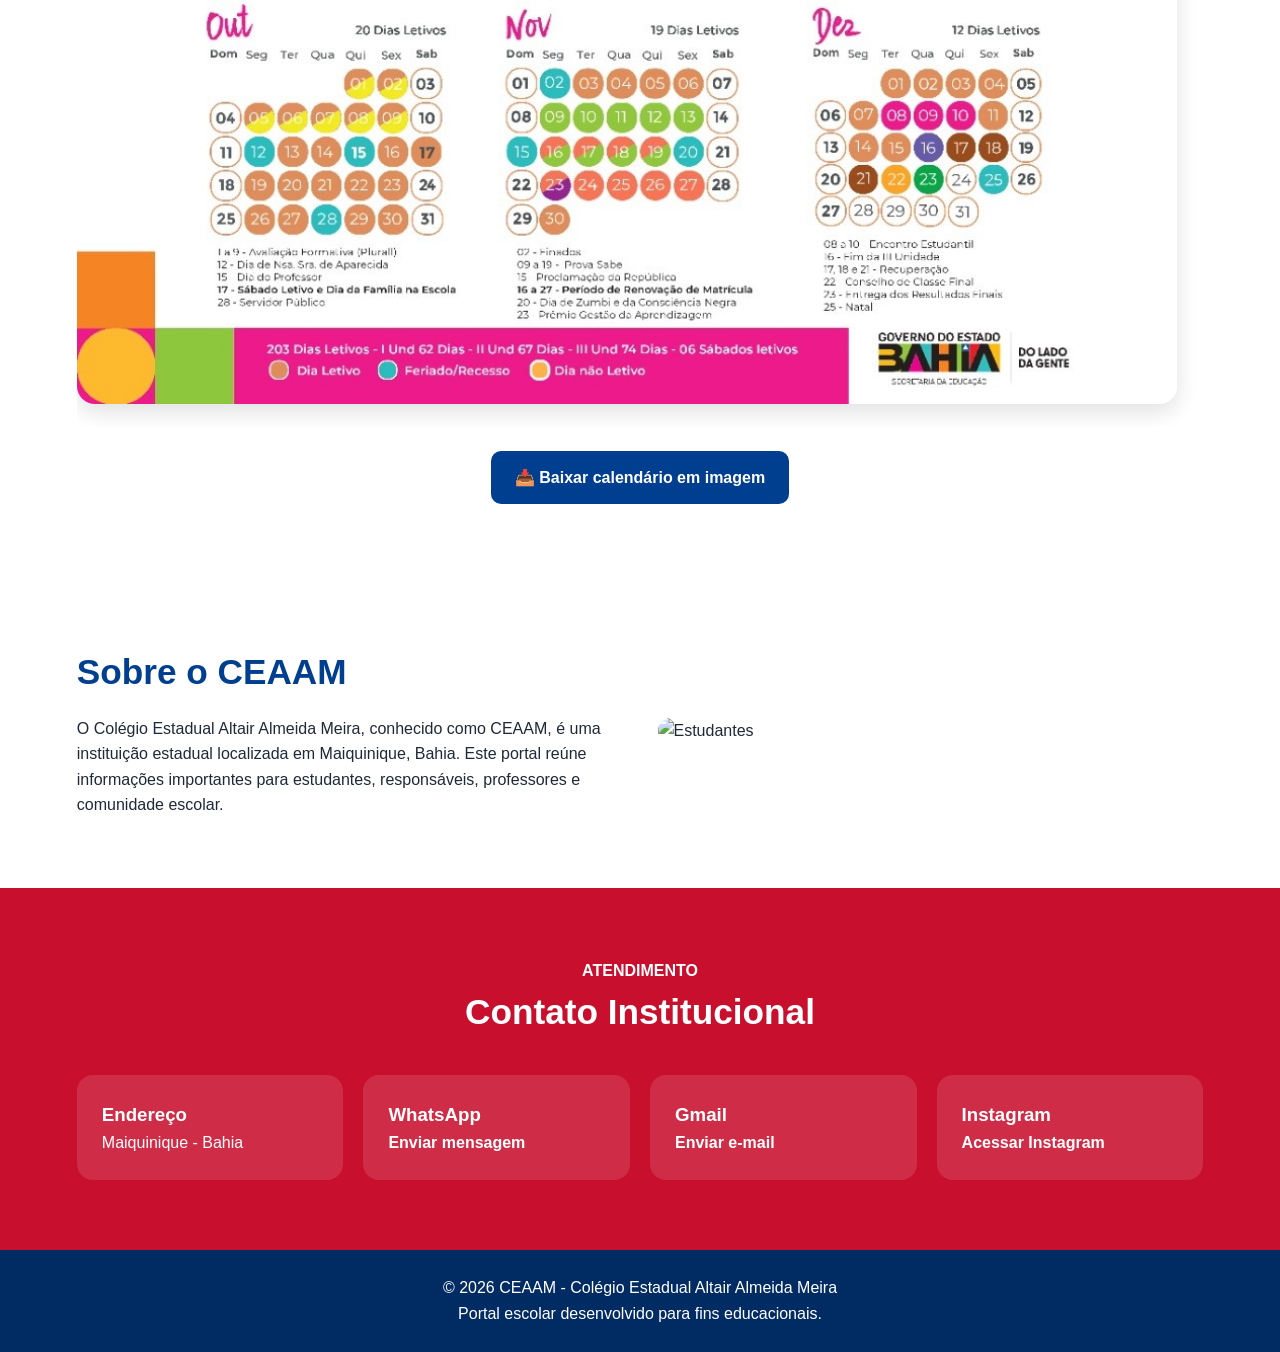
==== commit ff424bc0: "Add files via upload" ====
--- a/index.html
+++ b/index.html
@@ -32,6 +32,7 @@
       <li><a href="#eventos">Eventos</a></li>
       <li><a href="#projetos">Projetos</a></li>
       <li><a href="#matriz">Matriz</a></li>
+      <li><a href="#calendario">Calendário</a></li>
       <li><a href="#contato">Contato</a></li>
     </ul>
   </nav>
@@ -46,7 +47,7 @@
       <p>
         Portal escolar do Colégio Estadual Altair Almeida Meira, reunindo notícias,
         avisos, eventos, projetos estruturantes, clubes, matriz curricular,
-        informações institucionais e contato.
+        calendário escolar, informações institucionais e contato.
       </p>
 
       <div class="botoes">
@@ -57,7 +58,20 @@
 
     <div class="hero-imagem">
       <img src="https://images.unsplash.com/photo-1580582932707-520aed937b7b?auto=format&fit=crop&w=900&q=80" alt="Imagem escolar">
-      <a class="instagram" href="https://www.instagram.com/" target="_blank">📷 Instagram do CEAAM</a>
+
+      <div class="botoes-contato-hero">
+        <a class="botao-contato instagram" href="https://www.instagram.com/ceaamm_?igsh=MXFxdW94M2tkZTN1eQ==" target="_blank">
+          📷 Instagram
+        </a>
+
+        <a class="botao-contato whatsapp" href="https://wa.me/55SEUNUMEROAQUI" target="_blank">
+          💬 WhatsApp
+        </a>
+
+        <a class="botao-contato gmail" href="mailto:emaildaescola@gmail.com">
+          ✉️ Gmail
+        </a>
+      </div>
     </div>
   </section>
 
@@ -130,7 +144,7 @@
     <div class="titulo">
       <span>Agenda</span>
       <h2>Próximos Eventos</h2>
-      <p>Programações previstas no ambiente escolar.</p>
+      <p>Arraste para o lado no celular para ver mais eventos.</p>
     </div>
 
     <div class="lista-eventos">
@@ -164,6 +178,17 @@
         <div>
           <h3>Mostra Cultural</h3>
           <p>Apresentações artísticas, culturais e estudantis.</p>
+        </div>
+      </div>
+
+      <div class="evento">
+        <div class="data-evento">
+          <strong>10</strong>
+          <span>JUL</span>
+        </div>
+        <div>
+          <h3>Reunião de Pais</h3>
+          <p>Encontro com responsáveis para acompanhamento escolar.</p>
         </div>
       </div>
     </div>
@@ -250,6 +275,26 @@
     </div>
   </section>
 
+  <section class="calendario-escolar" id="calendario">
+    <div class="titulo">
+      <span>Calendário Escolar</span>
+      <h2>Calendário Escolar da Bahia - 2026</h2>
+      <p>Visualize o calendário abaixo ou baixe a imagem.</p>
+    </div>
+
+    <div class="calendario-rolavel">
+      <a href="calendarioescolar2026.jpg" target="_blank">
+        <img src="calendarioescolar2026.jpg" alt="Calendário Escolar da Bahia 2026">
+      </a>
+    </div>
+
+    <div class="area-download">
+      <a class="btn-download" href="calendarioescolar2026.jpg" download>
+        📥 Baixar calendário em imagem
+      </a>
+    </div>
+  </section>
+
   <section class="sobre">
     <div>
       <h2>Sobre o CEAAM</h2>
@@ -277,18 +322,18 @@
       </div>
 
       <div>
-        <h3>Telefone</h3>
-        <p>Adicionar telefone oficial</p>
-      </div>
-
-      <div>
-        <h3>E-mail</h3>
-        <p>Adicionar e-mail institucional</p>
+        <h3>WhatsApp</h3>
+        <p><a href="https://wa.me/55SEUNUMEROAQUI" target="_blank">Enviar mensagem</a></p>
+      </div>
+
+      <div>
+        <h3>Gmail</h3>
+        <p><a href="mailto:emaildaescola@gmail.com">Enviar e-mail</a></p>
       </div>
 
       <div>
         <h3>Instagram</h3>
-        <p><a href="https://www.instagram.com/" target="_blank">Acessar Instagram</a></p>
+        <p><a href="https://www.instagram.com/ceaamm_?igsh=MXFxdW94M2tkZTN1eQ==" target="_blank">Acessar Instagram</a></p>
       </div>
     </div>
   </section>
--- a/principal.css
+++ b/principal.css
@@ -77,7 +77,7 @@
 .links {
   display: flex;
   list-style: none;
-  gap: 20px;
+  gap: 18px;
 }
 
 .links a {
@@ -158,15 +158,33 @@
   box-shadow: 0 15px 35px rgba(0,0,0,0.18);
 }
 
-.instagram {
+.botoes-contato-hero {
   position: absolute;
   left: 20px;
   bottom: 20px;
-  background: white;
+  display: flex;
+  gap: 10px;
+  flex-wrap: wrap;
+}
+
+.botao-contato {
+  background: white;
+  padding: 12px 16px;
+  border-radius: 12px;
+  font-weight: bold;
+  box-shadow: 0 5px 15px rgba(0,0,0,0.15);
+}
+
+.botao-contato.instagram {
   color: var(--vermelho);
-  padding: 12px 18px;
-  border-radius: 12px;
-  font-weight: bold;
+}
+
+.botao-contato.whatsapp {
+  color: #128c7e;
+}
+
+.botao-contato.gmail {
+  color: var(--azul);
 }
 
 .titulo {
@@ -195,7 +213,9 @@
   background: white;
 }
 
-.cards-noticias {
+.cards-noticias,
+.lista-eventos,
+.grade-projetos {
   display: flex;
   gap: 20px;
   overflow-x: auto;
@@ -203,12 +223,22 @@
   padding-bottom: 14px;
 }
 
-.cards-noticias::-webkit-scrollbar {
+.cards-noticias::-webkit-scrollbar,
+.grade-projetos::-webkit-scrollbar,
+.lista-eventos::-webkit-scrollbar,
+.calendario-rolavel::-webkit-scrollbar {
   height: 8px;
 }
 
-.cards-noticias::-webkit-scrollbar-thumb {
+.cards-noticias::-webkit-scrollbar-thumb,
+.lista-eventos::-webkit-scrollbar-thumb,
+.calendario-rolavel::-webkit-scrollbar-thumb {
   background: var(--azul);
+  border-radius: 20px;
+}
+
+.grade-projetos::-webkit-scrollbar-thumb {
+  background: white;
   border-radius: 20px;
 }
 
@@ -281,13 +311,10 @@
   background: white;
 }
 
-.lista-eventos {
-  display: flex;
-  flex-direction: column;
-  gap: 20px;
-}
-
 .evento {
+  min-width: 320px;
+  max-width: 320px;
+  flex-shrink: 0;
   display: flex;
   align-items: center;
   gap: 20px;
@@ -323,23 +350,6 @@
   background: linear-gradient(135deg, var(--azul), var(--azul-escuro));
 }
 
-.grade-projetos {
-  display: flex;
-  gap: 20px;
-  overflow-x: auto;
-  scroll-behavior: smooth;
-  padding-bottom: 14px;
-}
-
-.grade-projetos::-webkit-scrollbar {
-  height: 8px;
-}
-
-.grade-projetos::-webkit-scrollbar-thumb {
-  background: white;
-  border-radius: 20px;
-}
-
 .projeto {
   min-width: 280px;
   max-width: 280px;
@@ -392,6 +402,41 @@
   padding: 16px;
   text-align: left;
   border-bottom: 1px solid #ddd;
+}
+
+.calendario-escolar {
+  background: white;
+}
+
+.calendario-rolavel {
+  overflow-x: auto;
+  padding-bottom: 14px;
+}
+
+.calendario-rolavel img {
+  width: 1100px;
+  max-width: none;
+  border-radius: 18px;
+  box-shadow: 0 8px 22px rgba(0,0,0,0.12);
+}
+
+.area-download {
+  margin-top: 25px;
+  text-align: center;
+}
+
+.btn-download {
+  display: inline-block;
+  background: var(--azul);
+  color: white;
+  padding: 14px 24px;
+  border-radius: 10px;
+  font-weight: bold;
+  transition: 0.3s;
+}
+
+.btn-download:hover {
+  background: var(--vermelho);
 }
 
 .sobre {
@@ -483,10 +528,6 @@
     display: flex;
   }
 
-  .evento {
-    align-items: flex-start;
-  }
-
   .card-noticia {
     min-width: 85%;
     max-width: 85%;
@@ -496,4 +537,19 @@
     min-width: 75%;
     max-width: 75%;
   }
+
+  .evento {
+    min-width: 85%;
+    max-width: 85%;
+    align-items: flex-start;
+  }
+
+  .botoes-contato-hero {
+    position: static;
+    margin-top: 15px;
+  }
+
+  .calendario-rolavel img {
+    width: 950px;
+  }
 }
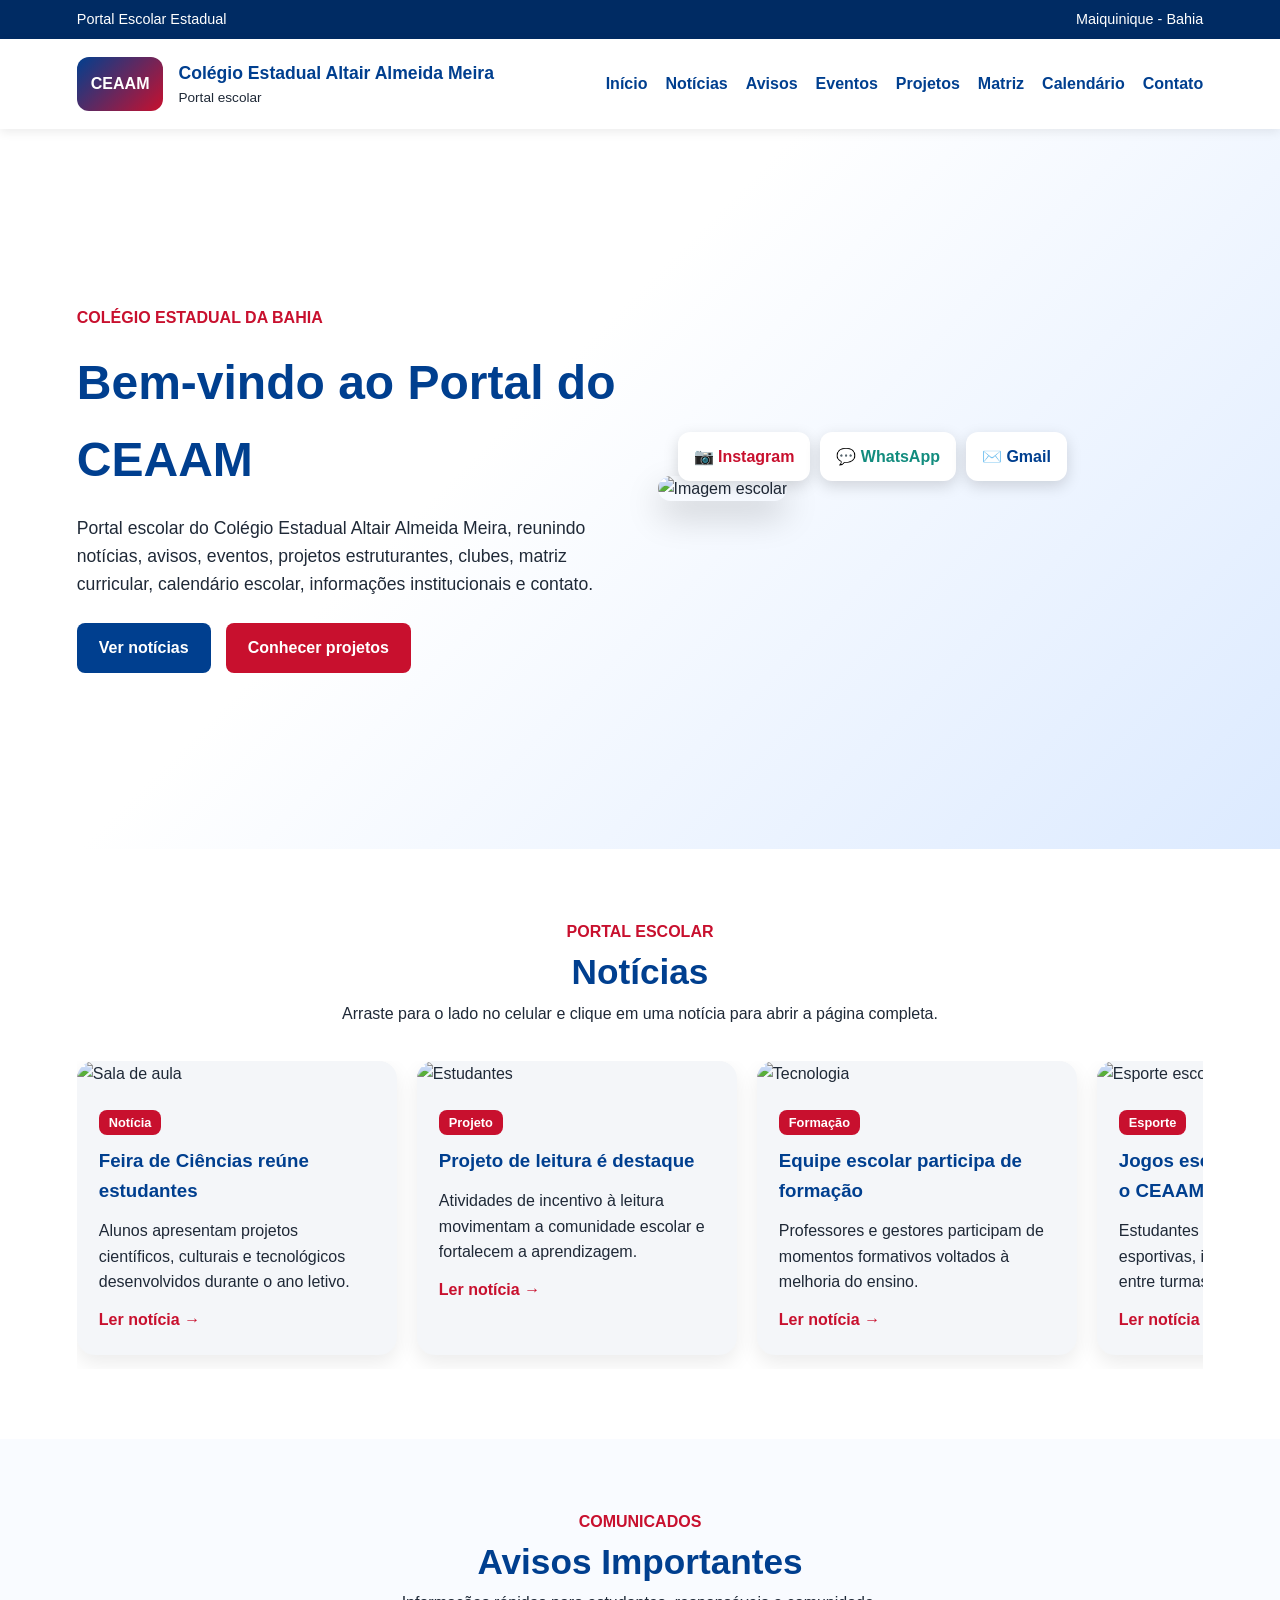
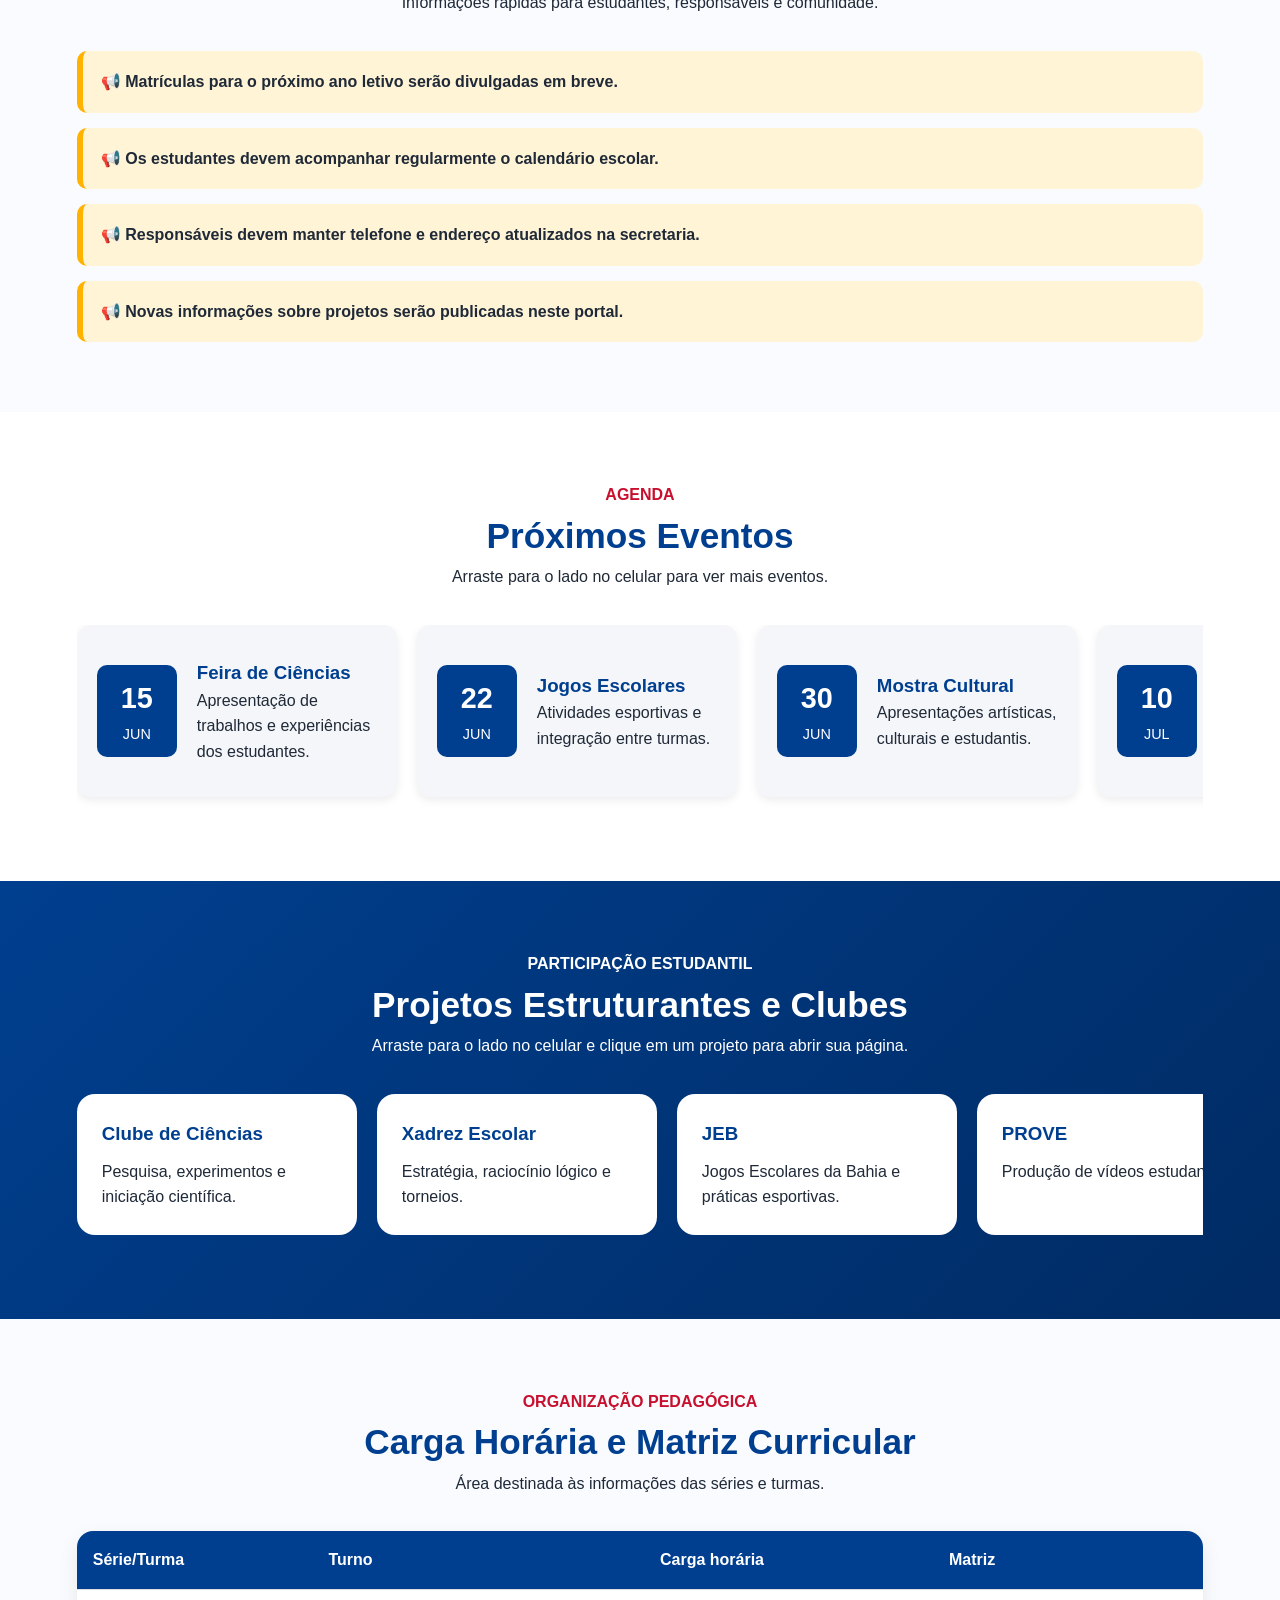
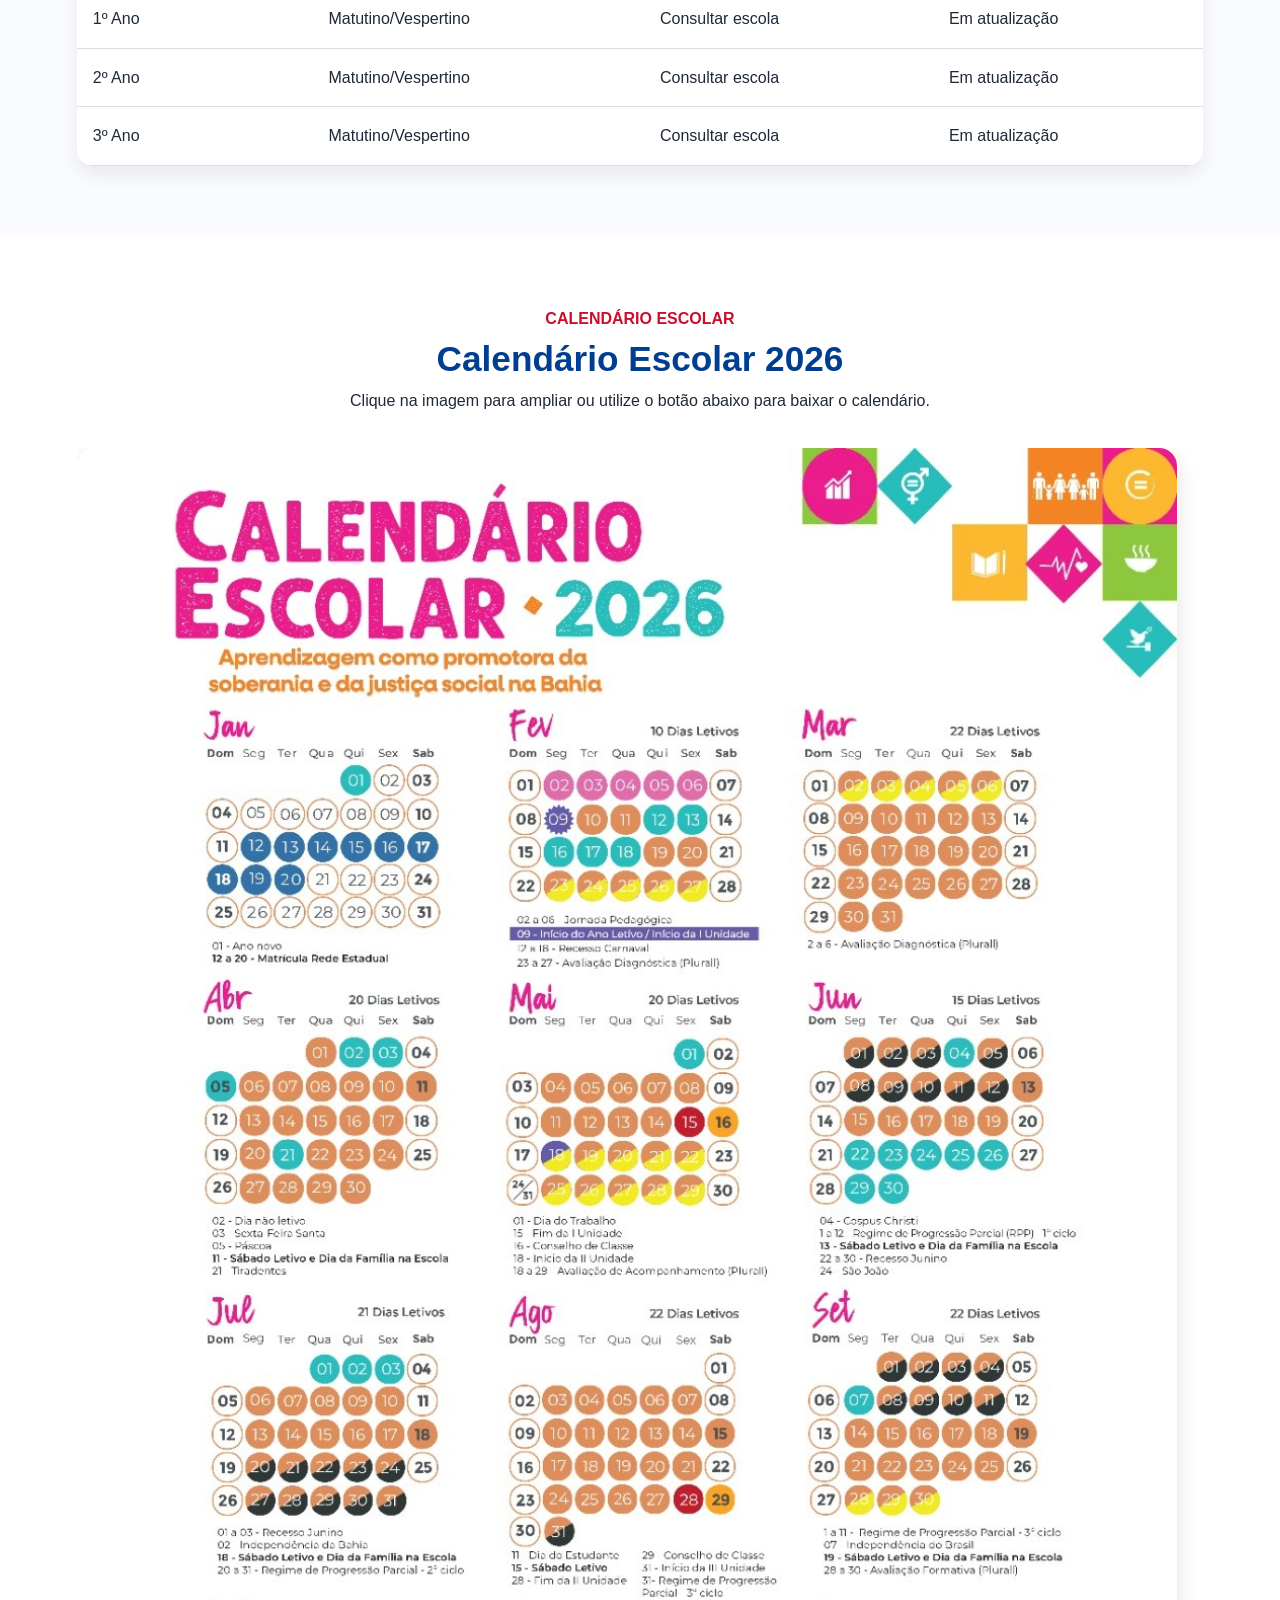
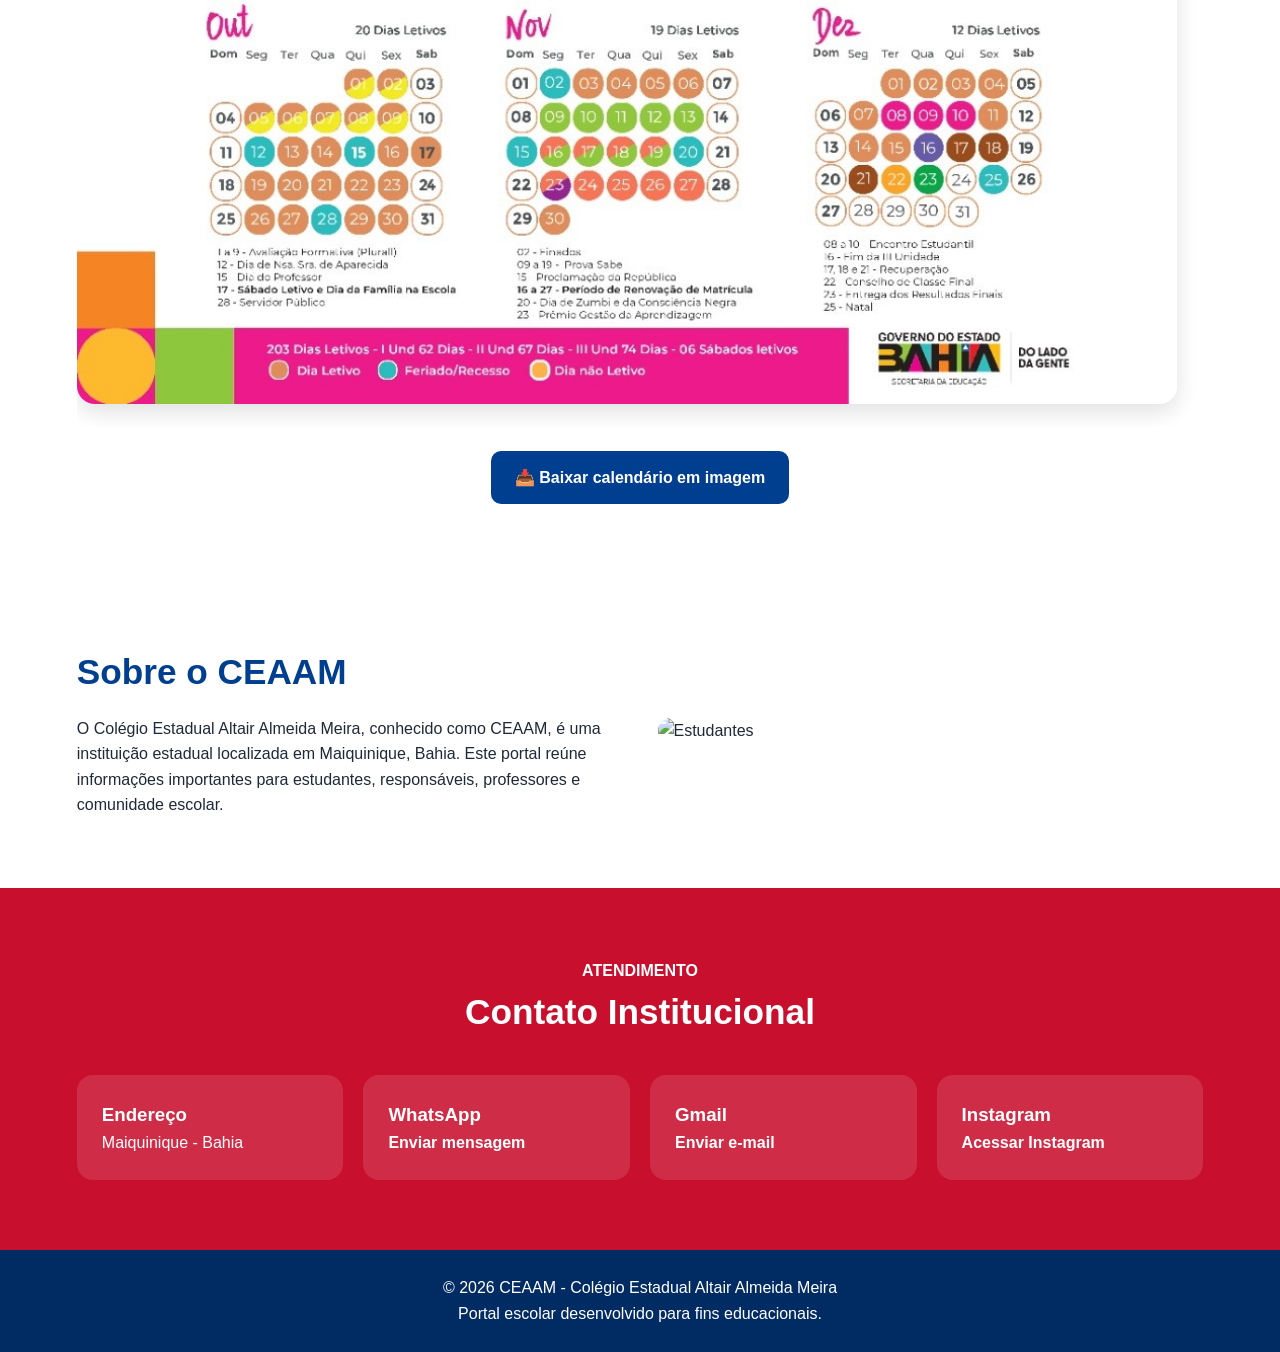
==== commit ceadd62a: "Add files via upload" ====
--- a/index.html
+++ b/index.html
@@ -278,12 +278,12 @@
   <section class="calendario-escolar" id="calendario">
     <div class="titulo">
       <span>Calendário Escolar</span>
-      <h2>Calendário Escolar da Bahia - 2026</h2>
-      <p>Visualize o calendário abaixo ou baixe a imagem.</p>
+      <h2>Calendário Escolar 2026</h2>
+      <p>Clique na imagem para ampliar ou utilize o botão abaixo para baixar o calendário.</p>
     </div>
 
     <div class="calendario-rolavel">
-      <a href="calendarioescolar2026.jpg" target="_blank">
+      <a href="calendarioescolar2026.jpg" target="_blank" title="Abrir calendário em tela cheia">
         <img src="calendarioescolar2026.jpg" alt="Calendário Escolar da Bahia 2026">
       </a>
     </div>
